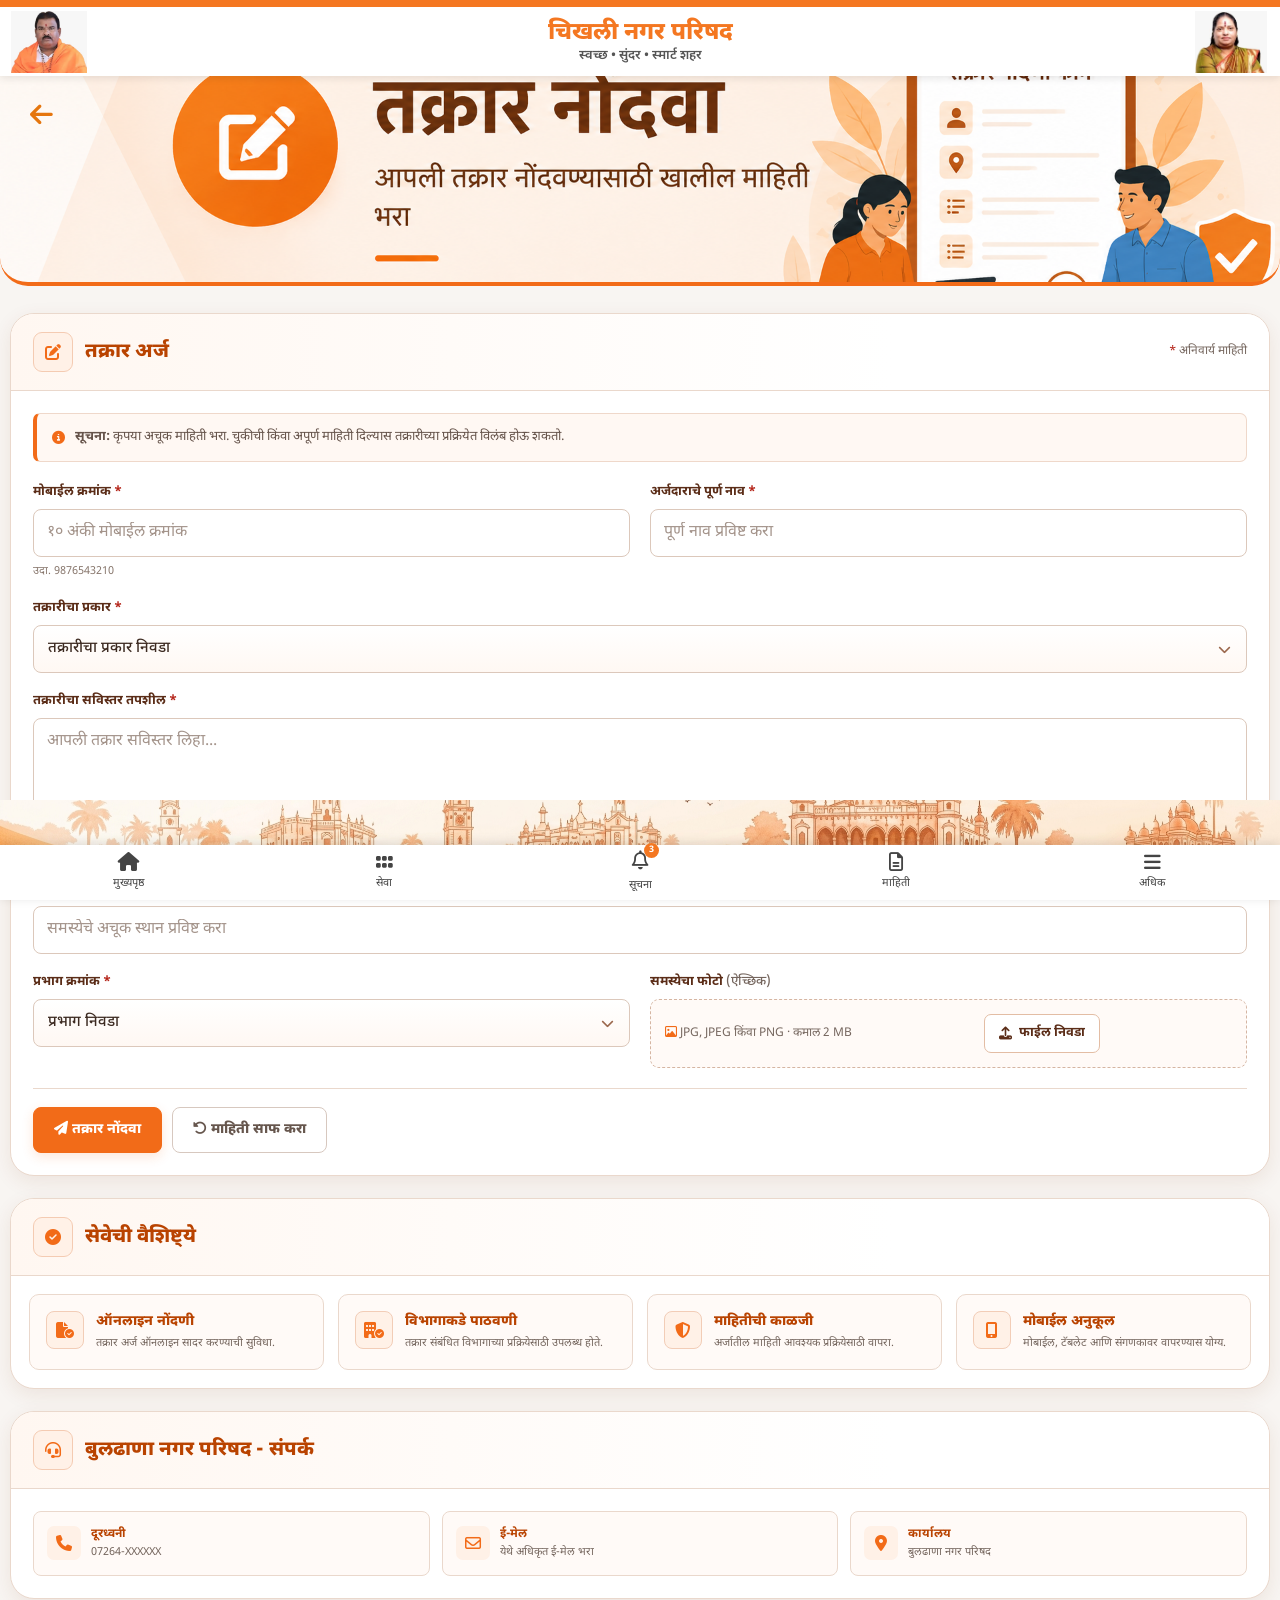
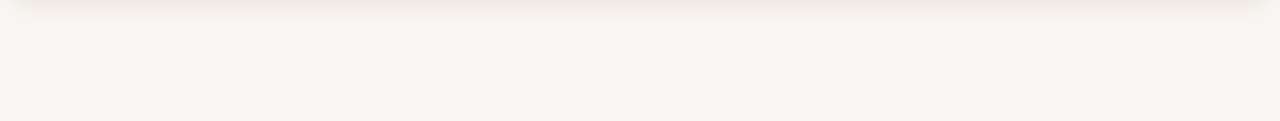
==== complaint.html @ 4aee6817 "Add files via upload" ====
<!DOCTYPE html>
<html lang="mr">

<head>

    <meta charset="UTF-8">
    <meta name="viewport" content="width=device-width, initial-scale=1.0">

    <meta name="description" content="बुलढाणा नगर परिषद - तक्रार नोंदणी सेवा">

    <title>तक्रार नोंदवा | बुलढाणा नगर परिषद</title>

    <!-- Google Font -->
    <link rel="preconnect" href="https://fonts.googleapis.com">
    <link rel="preconnect" href="https://fonts.gstatic.com" crossorigin>

    <link
        href="https://fonts.googleapis.com/css2?family=Noto+Sans+Devanagari:wght@400;500;600;700;800&display=swap"
        rel="stylesheet">

    <!-- Font Awesome -->
    <link
        rel="stylesheet"
        href="https://cdnjs.cloudflare.com/ajax/libs/font-awesome/6.5.2/css/all.min.css">

<style>

/* =========================================================
   ORANGE GOVERNMENT THEME
========================================================= */

:root {
    --orange: #f26b18;
    --orange-dark: #d9570b;
    --orange-deep: #b94300;
    --orange-light: #fff1e7;
    --orange-soft: #fff8f3;

    --text: #3d2b22;
    --muted: #75665e;

    --border: #ead8cc;

    --bg: #f8f5f2;
    --white: #ffffff;

    --success: #18794e;
    --danger: #b42318;

    --shadow: 0 6px 20px rgba(120, 55, 20, .09);

    --radius: 12px;
}


/* =========================================================
   RESET
========================================================= */

* {
    box-sizing: border-box;
    margin: 0;
    padding: 0;
}

html {
    scroll-behavior: smooth;
}

body {
    font-family: "Noto Sans Devanagari", sans-serif;
    background: var(--bg);
    color: var(--text);
    line-height: 1.6;
    overflow-x: hidden;
}

a {
    color: inherit;
}

button,
input,
select,
textarea {
    font: inherit;
}


/* =========================================================
   CARD HEADER
========================================================= */

.card-header {
    position: sticky !important;
    top: 0 !important;

    width: 100% !important;
    height: 210px !important;

    margin: 0 0 27px 0 !important;

    background-image: url("images/complaint-header-clean.png");
    background-repeat: no-repeat;
    background-size: cover;
    background-position: center;

    border: 0 !important;
    border-bottom: 4px solid var(--orange) !important;

    border-radius: 0 0 28px 28px;

    overflow: hidden;

    z-index: 100 !important;
}


/* =========================================================
   BACK ARROW
   ONLY ARROW — NO WHITE BACKGROUND
========================================================= */

.complaint-header {
    position: sticky !important;
}

.header-back-btn {
    position: absolute !important;

    top: 18px !important;
    left: 20px !important;

    width: 42px !important;
    height: 42px !important;

    display: flex !important;
    align-items: center !important;
    justify-content: center !important;

    background: transparent !important;

    color: #e5760e !important;

    border: none !important;
    border-radius: 0 !important;

    text-decoration: none !important;

    font-size: 26px !important;

    box-shadow: none !important;

    z-index: 9999 !important;

    cursor: pointer;

    transition: all .25s ease;
}

.header-back-btn:hover {
    background: transparent !important;

    color: #ffe1cc !important;

    transform: translateX(-4px);
}

.header-back-btn:active {
    background: transparent !important;

    transform: translateX(-2px) scale(.92);
}

.header-back-btn i {
    pointer-events: none;
}


/* =========================================================
   SECTION
========================================================= */

.section {
    background: var(--white);

    border: 1px solid var(--border);

    border-radius: 24px;

    box-shadow: var(--shadow);

    margin: 0 10px 22px;

    overflow: hidden;
}


/* =========================================================
   SECTION HEADER
========================================================= */

.section-head {
    display: flex;
    align-items: center;

    gap: 12px;

    padding: 18px 22px;

    border-bottom: 1px solid var(--border);

    background:
        linear-gradient(
            90deg,
            #fff7f1 0%,
            #ffffff 70%
        );
}

.section-head i {
    width: 40px;
    height: 40px;

    display: grid;
    place-items: center;

    background: var(--orange-light);

    color: var(--orange);

    border: 1px solid #f4cbb2;

    border-radius: 9px;

    flex-shrink: 0;
}

.section-head h3 {
    color: var(--orange-deep);

    font-size: 20px;

    font-weight: 800;
}

.section-head p {
    margin-left: auto;

    color: var(--muted);

    font-size: 12px;
}


/* =========================================================
   FORM
========================================================= */

.form-body {
    padding: 22px;
}


/* =========================================================
   NOTICE
========================================================= */

.notice {
    display: flex;

    align-items: flex-start;

    gap: 10px;

    padding: 13px 15px;

    margin-bottom: 20px;

    background: #fff8f3;

    border: 1px solid #efd8ca;

    border-left: 4px solid var(--orange);

    color: #66544b;

    font-size: 13px;

    border-radius: 7px;
}

.notice i {
    color: var(--orange);

    margin-top: 4px;
}


/* =========================================================
   FORM GRID
========================================================= */

.form-grid {
    display: grid;

    grid-template-columns: repeat(2, 1fr);

    gap: 18px 20px;
}

.form-group {
    display: flex;

    flex-direction: column;

    gap: 6px;
}

.full-width {
    grid-column: 1 / -1;
}

.form-group label {
    color: #5b2d18;

    font-size: 13px;

    font-weight: 700;
}

.required {
    color: var(--danger);
}


/* =========================================================
   INPUTS
========================================================= */

.field-control {
    width: 100%;

    min-height: 48px;

    padding: 10px 13px;

    border: 1px solid #dcc8bb;

    border-radius: 8px;

    background: #ffffff;

    color: var(--text);

    outline: none;

    transition: .2s ease;
}

.field-control::placeholder {
    color: #a4948b;
}

.field-control:hover {
    border-color: #d5a98c;
}

.field-control:focus {
    border-color: var(--orange);

    box-shadow:
        0 0 0 3px rgba(242,107,24,.12);

    background: #fffdfb;
}

textarea.field-control {
    min-height: 120px;

    resize: vertical;
}

select.field-control {
    cursor: pointer;
}

.help-text {
    color: #88776d;

    font-size: 11px;
}


/* =========================================================
   UPLOAD
========================================================= */

.upload-box {
    border: 1px dashed #d5b5a2;

    border-radius: 9px;

    background: #fffaf7;

    padding: 14px;

    display: flex;

    align-items: center;

    justify-content: space-between;

    gap: 12px;

    flex-wrap: wrap;
}

.upload-info {
    color: var(--muted);

    font-size: 12px;
}

.upload-info i {
    color: var(--orange);
}

.file-label {
    display: inline-flex;

    align-items: center;

    gap: 7px;

    padding: 8px 14px;

    border: 1px solid #e3bda4;

    border-radius: 7px;

    background: #fff;

    color: var(--orange-dark);

    font-size: 12px;

    font-weight: 800;

    cursor: pointer;

    transition: .2s ease;
}

.file-label:hover {
    background: var(--orange-light);

    border-color: var(--orange);
}


/* =========================================================
   FORM BUTTONS
========================================================= */

.form-actions {
    grid-column: 1 / -1;

    display: flex;

    gap: 10px;

    padding-top: 18px;

    border-top: 1px solid var(--border);

    margin-top: 2px;
}

.btn {
    min-height: 46px;

    padding: 10px 20px;

    border-radius: 8px;

    font-size: 14px;

    font-weight: 800;

    cursor: pointer;

    transition: .2s ease;
}

.btn-primary {
    border: 1px solid var(--orange);

    background: var(--orange);

    color: #ffffff;

    box-shadow:
        0 4px 12px rgba(242,107,24,.16);
}

.btn-primary:hover {
    background: var(--orange-dark);

    border-color: var(--orange-dark);

    transform: translateY(-1px);

    box-shadow:
        0 6px 18px rgba(242,107,24,.22);
}

.btn-secondary {
    border: 1px solid #d7c8bf;

    background: #ffffff;

    color: #66564d;
}

.btn-secondary:hover {
    background: #fff5ee;

    border-color: #e3b89d;

    color: var(--orange-dark);
}


/* =========================================================
   BENEFITS
========================================================= */

.benefits {
    display: grid;

    grid-template-columns: repeat(4, 1fr);

    gap: 14px;

    padding: 18px;
}

.benefit {
    padding: 16px;

    border: 1px solid #ead8cc;

    border-radius: 10px;

    background: #fffaf7;

    display: flex;

    gap: 12px;

    align-items: flex-start;
}

.benefit-icon {
    width: 38px;
    height: 38px;

    flex: 0 0 auto;

    display: grid;

    place-items: center;

    border-radius: 8px;

    background: var(--orange-light);

    color: var(--orange);

    border: 1px solid #f2cdb7;
}

.benefit h4 {
    color: var(--orange-deep);

    font-size: 14px;

    font-weight: 800;

    margin-bottom: 2px;
}

.benefit p {
    color: var(--muted);

    font-size: 11px;
}


/* =========================================================
   CONTACT
========================================================= */

.contact {
    padding: 22px;
}

.contact-grid {
    display: grid;

    grid-template-columns: repeat(3, 1fr);

    gap: 12px;
}

.contact-item {
    display: flex;

    align-items: center;

    gap: 10px;

    padding: 13px;

    border: 1px solid #ead8cc;

    border-radius: 8px;

    background: #fffaf7;
}

.contact-item i {
    width: 34px;
    height: 34px;

    display: grid;

    place-items: center;

    border-radius: 7px;

    background: var(--orange-light);

    color: var(--orange);
}

.contact-item strong {
    display: block;

    color: var(--orange-deep);

    font-size: 12px;
}

.contact-item span {
    display: block;

    color: var(--muted);

    font-size: 11px;

    word-break: break-word;
}


/* =========================================================
   CUSTOM DROPDOWN
========================================================= */

.custom-select-wrap {
    position: relative;

    width: 100%;
}

.custom-select-native {
    position: absolute !important;

    width: 1px !important;
    height: 1px !important;

    padding: 0 !important;
    margin: -1px !important;

    overflow: hidden !important;

    clip: rect(0,0,0,0) !important;

    white-space: nowrap !important;

    border: 0 !important;
}

.custom-select-trigger {
    width: 100%;

    min-height: 48px;

    padding: 10px 44px 10px 14px;

    border: 1px solid #dcc8bb;

    border-radius: 8px;

    background: linear-gradient(
        180deg,
        #ffffff 0%,
        #fff8f3 100%
    );

    color: var(--text);

    text-align: left;

    font-family: "Noto Sans Devanagari", sans-serif;

    font-size: 15px;

    font-weight: 500;

    cursor: pointer;

    position: relative;

    outline: none;

    transition: .2s ease;
}

.custom-select-trigger:hover {
    border-color: #dfa27c;

    background: #fffaf7;
}

.custom-select-wrap.open .custom-select-trigger {
    border-color: var(--orange);

    box-shadow:
        0 0 0 3px rgba(242,107,24,.12);

    background: #ffffff;
}

.custom-select-arrow {
    position: absolute;

    right: 15px;

    top: 50%;

    transform: translateY(-50%);

    color: #9b684d;

    font-size: 13px;

    pointer-events: none;

    transition: .25s ease;
}

.custom-select-wrap.open .custom-select-arrow {
    transform:
        translateY(-50%)
        rotate(180deg);

    color: var(--orange);
}

.custom-select-menu {
    position: absolute;

    z-index: 1000;

    left: 0;
    right: 0;

    top: calc(100% + 7px);

    max-height: 260px;

    overflow-y: auto;

    padding: 6px;

    border: 1px solid #e5c8b7;

    border-radius: 10px;

    background: rgba(255,255,255,.98);

    box-shadow:
        0 14px 35px rgba(120,55,20,.15),
        0 3px 10px rgba(120,55,20,.08);

    opacity: 0;

    visibility: hidden;

    transform:
        translateY(-8px)
        scale(.98);

    transform-origin: top center;

    transition:
        opacity .2s ease,
        transform .22s ease,
        visibility .22s;

    backdrop-filter: blur(8px);
}

.custom-select-wrap.open .custom-select-menu {
    opacity: 1;

    visibility: visible;

    transform:
        translateY(0)
        scale(1);
}

.custom-select-option {
    min-height: 40px;

    display: flex;

    align-items: center;

    padding: 8px 11px;

    border-radius: 7px;

    color: #5b321f;

    font-family: "Noto Sans Devanagari", sans-serif;

    font-size: 15px;

    font-weight: 500;

    cursor: pointer;

    transition: .15s ease;
}

.custom-select-option:hover {
    background: var(--orange-light);

    color: var(--orange-dark);

    transform: translateX(2px);
}

.custom-select-option.selected {
    background: #ffe3d1;

    color: var(--orange-dark);

    font-weight: 700;
}

.custom-select-option.selected::after {
    content: "✓";

    margin-left: auto;

    font-weight: 800;

    color: var(--orange);
}

.custom-select-menu::-webkit-scrollbar {
    width: 6px;
}

.custom-select-menu::-webkit-scrollbar-track {
    background: #fff2e9;

    border-radius: 10px;
}

.custom-select-menu::-webkit-scrollbar-thumb {
    background: #eabda0;

    border-radius: 10px;
}


/* =========================================================
   FOCUS
========================================================= */

:focus-visible {
    outline: 3px solid rgba(242,107,24,.25);

    outline-offset: 2px;
}


/* =========================================================
   RESPONSIVE 900px
========================================================= */

@media (max-width: 900px) {

    .benefits {
        grid-template-columns: repeat(2, 1fr);
    }

    .contact-grid {
        grid-template-columns: 1fr;
    }
}


/* =========================================================
   RESPONSIVE 768px
========================================================= */

@media (max-width: 768px) {

    .card-header {
        height: 165px !important;

        border-radius:
            0 0 22px 22px;
    }

    .header-back-btn {
        top: 14px !important;
        left: 14px !important;

        width: 38px !important;
        height: 38px !important;

        font-size: 23px !important;
    }
}


/* =========================================================
   RESPONSIVE 650px
========================================================= */

@media (max-width: 650px) {

    .card-header {
        height: 145px !important;

        margin-bottom: 18px !important;

        border-radius:
            0 0 18px 18px;
    }

    .header-back-btn {
        top: 10px !important;
        left: 10px !important;

        width: 34px !important;
        height: 34px !important;

        font-size: 21px !important;
    }

    .section {
        margin-left: 8px;
        margin-right: 8px;

        border-radius: 18px;
    }

    .section-head {
        padding: 14px;
    }

    .section-head h3 {
        font-size: 17px;
    }

    .section-head p {
        display: none;
    }

    .form-body {
        padding: 14px;
    }

    .form-grid {
        grid-template-columns: 1fr;

        gap: 14px;
    }

    .full-width {
        grid-column: auto;
    }

    .form-actions {
        grid-column: auto;

        flex-direction: column;
    }

    .btn {
        width: 100%;
    }

    .benefits {
        grid-template-columns: 1fr 1fr;

        padding: 12px;

        gap: 10px;
    }

    .benefit {
        padding: 12px;

        gap: 8px;
    }

    .contact {
        padding: 14px;
    }

    .custom-select-menu {
        max-height: 220px;
    }

    .custom-select-option {
        font-size: 14px;

        min-height: 42px;
    }
}


/* =========================================================
   RESPONSIVE 480px
========================================================= */

@media (max-width: 480px) {

    .card-header {
        height: 132px !important;
    }

    .header-back-btn {
        top: 9px !important;
        left: 9px !important;

        width: 32px !important;
        height: 32px !important;

        font-size: 20px !important;
    }

    .benefits {
        grid-template-columns: 1fr 1fr;
    }
}


/* =========================================================
   VERY SMALL MOBILE
========================================================= */

@media (max-width: 390px) {

    .benefits {
        grid-template-columns: 1fr;
    }
}


/* =========================================================
   REDUCED MOTION
========================================================= */

@media (prefers-reduced-motion: reduce) {

    html {
        scroll-behavior: auto;
    }

    *,
    *::before,
    *::after {
        animation-duration: .01ms !important;

        animation-iteration-count: 1 !important;

        transition-duration: .01ms !important;
    }
}

</style>



</head>


<body>


<!-- =====================================================
     HEADER IMAGE
===================================================== -->


<div class="card-header complaint-header">

    <!-- BACK BUTTON -->
    <a href="javascript:history.back();"
       class="header-back-btn"
       title="मागे जा"
       aria-label="मागे जा">

        <i class="fa-solid fa-arrow-left"></i>

    </a>

</div>



    <!-- =================================================
         COMPLAINT FORM
    ================================================= -->

    <section
        class="section"
        aria-labelledby="form-title">


        <div class="section-head">

            <i
                class="fa-solid fa-pen-to-square"
                aria-hidden="true">
            </i>

            <h3 id="form-title">
                तक्रार अर्ज
            </h3>

            <p>
                <span class="required">*</span>
                अनिवार्य माहिती
            </p>

        </div>


        <div class="form-body">


            <!-- NOTICE -->

            <div class="notice">

                <i class="fa-solid fa-circle-info"></i>

                <div>

                    <strong>सूचना:</strong>

                    कृपया अचूक माहिती भरा.
                    चुकीची किंवा अपूर्ण माहिती दिल्यास
                    तक्रारीच्या प्रक्रियेत विलंब होऊ शकतो.

                </div>

            </div>



            <!-- FORM -->

            <form
                id="complaintForm"
                action="save_complaint.php"
                method="post"
                enctype="multipart/form-data">


                <div class="form-grid">


                    <!-- MOBILE -->

                    <div class="form-group">

                        <label for="mobile">

                            मोबाईल क्रमांक

                            <span class="required">*</span>

                        </label>

                        <input
                            class="field-control"
                            id="mobile"
                            name="mobile"
                            type="tel"
                            placeholder="१० अंकी मोबाईल क्रमांक"
                            inputmode="numeric"
                            autocomplete="tel"
                            pattern="[6-9][0-9]{9}"
                            maxlength="10"
                            required>

                        <span class="help-text">
                            उदा. 9876543210
                        </span>

                    </div>



                    <!-- NAME -->

                    <div class="form-group">

                        <label for="name">

                            अर्जदाराचे पूर्ण नाव

                            <span class="required">*</span>

                        </label>

                        <input
                            class="field-control"
                            id="name"
                            name="name"
                            type="text"
                            placeholder="पूर्ण नाव प्रविष्ट करा"
                            autocomplete="name"
                            minlength="2"
                            maxlength="100"
                            required>

                    </div>



                    <!-- COMPLAINT TYPE -->

                    <div class="form-group full-width">

                        <label for="complaintType">

                            तक्रारीचा प्रकार

                            <span class="required">*</span>

                        </label>


                        <div class="custom-select-wrap">


                            <select
                                class="field-control custom-select-native"
                                id="complaintType"
                                name="complaintType"
                                required>

                                <option value="">
                                    तक्रारीचा प्रकार निवडा
                                </option>

                                <option>
                                    स्वच्छता आणि कचरा व्यवस्थापन
                                </option>

                                <option>
                                    पाणीपुरवठा समस्या
                                </option>

                                <option>
                                    रस्ते आणि पायाभूत सुविधा
                                </option>

                                <option>
                                    वीज समस्या
                                </option>

                                <option>
                                    आरोग्य आणि वैद्यकीय सुविधा
                                </option>

                                <option>
                                    शैक्षणिक सुविधा
                                </option>

                                <option>
                                    शेती संबंधित समस्या
                                </option>

                                <option>
                                    इतर
                                </option>

                            </select>


                            <button
                                type="button"
                                class="custom-select-trigger"
                                aria-haspopup="listbox"
                                aria-expanded="false">

                                <span class="custom-select-value">
                                    तक्रारीचा प्रकार निवडा
                                </span>

                                <i class="fa-solid fa-chevron-down custom-select-arrow"></i>

                            </button>


                            <div
                                class="custom-select-menu"
                                role="listbox">
                            </div>


                        </div>

                    </div>



                    <!-- DETAILS -->

                    <div class="form-group full-width">

                        <label for="details">

                            तक्रारीचा सविस्तर तपशील

                            <span class="required">*</span>

                        </label>

                        <textarea
                            class="field-control"
                            id="details"
                            name="details"
                            placeholder="आपली तक्रार सविस्तर लिहा..."
                            minlength="10"
                            maxlength="1000"
                            required></textarea>

                        <span class="help-text">
                            कमाल १००० अक्षरे.
                        </span>

                    </div>



                    <!-- LOCATION -->

                    <div class="form-group full-width">

                        <label for="location">

                            समस्येचे ठिकाण / संपूर्ण पत्ता

                            <span class="required">*</span>

                        </label>

                        <input
                            class="field-control"
                            id="location"
                            name="location"
                            type="text"
                            placeholder="समस्येचे अचूक स्थान प्रविष्ट करा"
                            maxlength="250"
                            autocomplete="street-address"
                            required>

                    </div>



                    <!-- WARD -->

                    <div class="form-group">

                        <label for="ward">

                            प्रभाग क्रमांक

                            <span class="required">*</span>

                        </label>


                        <div class="custom-select-wrap">


                            <select
                                class="field-control custom-select-native"
                                id="ward"
                                name="ward"
                                required>

                                <option value="">
                                    प्रभाग निवडा
                                </option>

                                <option value="1">
                                    प्रभाग क्र. १
                                </option>

                                <option value="2">
                                    प्रभाग क्र. २
                                </option>

                                <option value="3">
                                    प्रभाग क्र. ३
                                </option>

                                <option value="4">
                                    प्रभाग क्र. ४
                                </option>

                                <option value="5">
                                    प्रभाग क्र. ५
                                </option>

                                <option value="6">
                                    प्रभाग क्र. ६
                                </option>

                                <option value="7">
                                    प्रभाग क्र. ७
                                </option>

                                <option value="8">
                                    प्रभाग क्र. ८
                                </option>

                                <option value="9">
                                    प्रभाग क्र. ९
                                </option>

                                <option value="10">
                                    प्रभाग क्र. १०
                                </option>

                            </select>


                            <button
                                type="button"
                                class="custom-select-trigger"
                                aria-haspopup="listbox"
                                aria-expanded="false">

                                <span class="custom-select-value">
                                    प्रभाग निवडा
                                </span>

                                <i class="fa-solid fa-chevron-down custom-select-arrow"></i>

                            </button>


                            <div
                                class="custom-select-menu"
                                role="listbox">
                            </div>


                        </div>

                    </div>



                    <!-- PHOTO -->

                    <div class="form-group">

                        <label for="photo">

                            समस्येचा फोटो

                            <span
                                style="font-weight:500;color:var(--muted)">

                                (ऐच्छिक)

                            </span>

                        </label>


                        <div class="upload-box">


                            <span class="upload-info">

                                <i class="fa-regular fa-image"></i>

                                JPG, JPEG किंवा PNG
                                · कमाल 2 MB

                            </span>


                            <label
                                class="file-label"
                                for="photo">

                                <i class="fa-solid fa-upload"></i>

                                फाईल निवडा

                            </label>


                            <input
                                id="photo"
                                name="photo"
                                type="file"
                                accept=".jpg,.jpeg,.png,image/jpeg,image/png"
                                hidden>


                            <span
                                id="fileName"
                                class="help-text">
                            </span>


                        </div>

                    </div>



                    <!-- ACTIONS -->

                    <div class="form-actions">


                        <button
                            type="submit"
                            class="btn btn-primary">

                            <i class="fa-solid fa-paper-plane"></i>

                            तक्रार नोंदवा

                        </button>


                        <button
                            type="reset"
                            class="btn btn-secondary">

                            <i class="fa-solid fa-rotate-left"></i>

                            माहिती साफ करा

                        </button>


                    </div>


                </div>

            </form>

        </div>

    </section>



    <!-- =================================================
         BENEFITS
    ================================================= -->

    <section
        class="section"
        aria-labelledby="process-title">


        <div class="section-head">

            <i
                class="fa-solid fa-circle-check"
                aria-hidden="true">
            </i>

            <h3 id="process-title">
                सेवेची वैशिष्ट्ये
            </h3>

        </div>


        <div class="benefits">


            <div class="benefit">

                <div class="benefit-icon">

                    <i class="fa-solid fa-file-circle-check"></i>

                </div>

                <div>

                    <h4>
                        ऑनलाइन नोंदणी
                    </h4>

                    <p>
                        तक्रार अर्ज ऑनलाइन सादर करण्याची सुविधा.
                    </p>

                </div>

            </div>



            <div class="benefit">

                <div class="benefit-icon">

                    <i class="fa-solid fa-building-circle-check"></i>

                </div>

                <div>

                    <h4>
                        विभागाकडे पाठवणी
                    </h4>

                    <p>
                        तक्रार संबंधित विभागाच्या प्रक्रियेसाठी उपलब्ध होते.
                    </p>

                </div>

            </div>



            <div class="benefit">

                <div class="benefit-icon">

                    <i class="fa-solid fa-shield-halved"></i>

                </div>

                <div>

                    <h4>
                        माहितीची काळजी
                    </h4>

                    <p>
                        अर्जातील माहिती आवश्यक प्रक्रियेसाठी वापरा.
                    </p>

                </div>

            </div>



            <div class="benefit">

                <div class="benefit-icon">

                    <i class="fa-solid fa-mobile-screen-button"></i>

                </div>

                <div>

                    <h4>
                        मोबाईल अनुकूल
                    </h4>

                    <p>
                        मोबाईल, टॅबलेट आणि संगणकावर वापरण्यास योग्य.
                    </p>

                </div>

            </div>


        </div>

    </section>



    <!-- =================================================
         CONTACT
    ================================================= -->

    <section
        class="section"
        aria-labelledby="contact-title">


        <div class="section-head">

            <i
                class="fa-solid fa-headset"
                aria-hidden="true">
            </i>

            <h3 id="contact-title">
                बुलढाणा नगर परिषद - संपर्क
            </h3>

        </div>


        <div class="contact">


            <div class="contact-grid">


                <div class="contact-item">

                    <i class="fa-solid fa-phone"></i>

                    <div>

                        <strong>
                            दूरध्वनी
                        </strong>

                        <span>
                            07264-XXXXXX
                        </span>

                    </div>

                </div>



                <div class="contact-item">

                    <i class="fa-regular fa-envelope"></i>

                    <div>

                        <strong>
                            ई-मेल
                        </strong>

                        <span>
                            येथे अधिकृत ई-मेल भरा
                        </span>

                    </div>

                </div>



                <div class="contact-item">

                    <i class="fa-solid fa-location-dot"></i>

                    <div>

                        <strong>
                            कार्यालय
                        </strong>

                        <span>
                            बुलढाणा नगर परिषद
                        </span>

                    </div>

                </div>


            </div>

        </div>

    </section>


</div>



<!-- =====================================================
     JAVASCRIPT
===================================================== -->

<script>


/* =========================================================
   FORM ELEMENTS
========================================================= */

const form =
    document.getElementById("complaintForm");

const fileInput =
    document.getElementById("photo");

const fileName =
    document.getElementById("fileName");

const complaintTypeSelect =
    document.getElementById("complaintType");


/* =========================================================
   CUSTOM DROPDOWN
========================================================= */

const customSelects = [];


function closeAllCustomSelects() {

    customSelects.forEach(
        ({ wrapper, trigger }) => {

            wrapper.classList.remove("open");

            trigger.setAttribute(
                "aria-expanded",
                "false"
            );

        }
    );
}


document
    .querySelectorAll(".custom-select-wrap")
    .forEach(wrapper => {


        const select =
            wrapper.querySelector(
                ".custom-select-native"
            );

        const trigger =
            wrapper.querySelector(
                ".custom-select-trigger"
            );

        const valueBox =
            wrapper.querySelector(
                ".custom-select-value"
            );

        const menu =
            wrapper.querySelector(
                ".custom-select-menu"
            );


        /* Create options */

        [...select.options].forEach(option => {


            const item =
                document.createElement("div");


            item.className =
                "custom-select-option";


            item.setAttribute(
                "role",
                "option"
            );


            item.dataset.value =
                option.value;


            item.textContent =
                option.textContent;


            item.addEventListener(
                "click",
                () => {

                    select.value =
                        option.value;


                    select.dispatchEvent(
                        new Event(
                            "change",
                            {
                                bubbles: true
                            }
                        )
                    );


                    closeAllCustomSelects();

                }
            );


            menu.appendChild(item);

        });


        /* Update selected option */

        function updateCustomSelect() {

            const selected =
                select.options[
                    select.selectedIndex
                ];


            valueBox.textContent =
                selected
                    ? selected.textContent
                    : "";


            menu
                .querySelectorAll(
                    ".custom-select-option"
                )
                .forEach(item => {

                    item.classList.toggle(
                        "selected",
                        item.dataset.value ===
                        select.value
                    );

                });

        }


        /* Open / close */

        trigger.addEventListener(
            "click",
            () => {


                const wasOpen =
                    wrapper.classList.contains(
                        "open"
                    );


                closeAllCustomSelects();


                if (!wasOpen) {

                    wrapper.classList.add(
                        "open"
                    );


                    trigger.setAttribute(
                        "aria-expanded",
                        "true"
                    );

                }

            }
        );


        select.addEventListener(
            "change",
            updateCustomSelect
        );


        updateCustomSelect();


        customSelects.push({
            wrapper,
            trigger
        });

    });


/* =========================================================
   CLOSE DROPDOWN OUTSIDE
========================================================= */

document.addEventListener(
    "click",
    event => {

        if (
            !event.target.closest(
                ".custom-select-wrap"
            )
        ) {

            closeAllCustomSelects();

        }

    }
);


/* =========================================================
   FILE UPLOAD
========================================================= */

fileInput.addEventListener(
    "change",
    () => {


        fileName.textContent = "";


        if (!fileInput.files.length) {
            return;
        }


        const file =
            fileInput.files[0];


        const allowed = [
            "image/jpeg",
            "image/png"
        ];


        /* File type */

        if (!allowed.includes(file.type)) {

            alert(
                "कृपया JPG, JPEG किंवा PNG फाईल निवडा."
            );


            fileInput.value = "";

            return;
        }


        /* File size */

        if (
            file.size >
            2 * 1024 * 1024
        ) {

            alert(
                "फाईलचा आकार 2 MB पेक्षा कमी असावा."
            );


            fileInput.value = "";

            return;
        }


        fileName.textContent =
            file.name;

    }
);


/* =========================================================
   FORM RESET
========================================================= */

form.addEventListener(
    "reset",
    () => {

        setTimeout(
            () => {

                fileName.textContent = "";

            },
            0
        );

    }
);


/* =========================================================
   FORM SUBMIT
========================================================= */

form.addEventListener(
    "submit",
    event => {

        if (!form.checkValidity()) {
            return;
        }

        /*
            इथे PHP / backend endpoint जोडू शकतेस.

            उदाहरण:

            action="save_complaint.php"
        */

    }
);

</script>


<script src="common.js"></script>


</body>
</html>
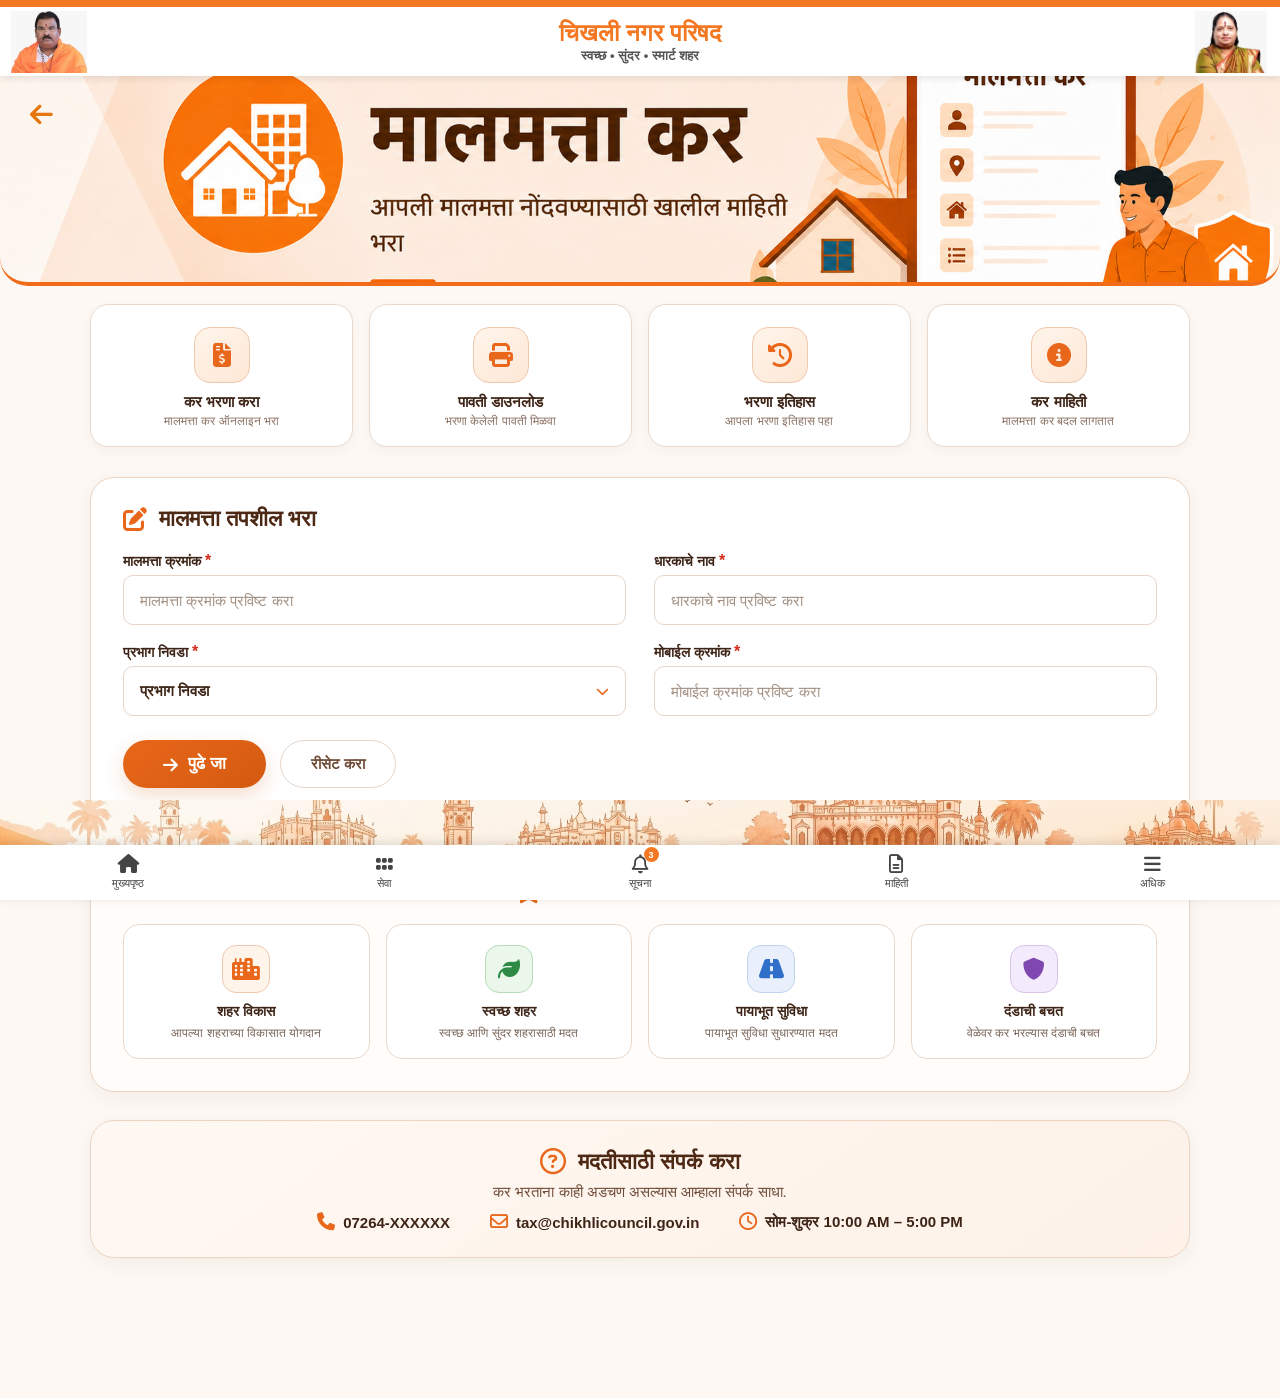
==== commit c928919e: "Update complaint.html" ====
--- a/complaint.html
+++ b/complaint.html
@@ -2,2175 +2,1982 @@
 <html lang="mr">
 
 <head>
-
     <meta charset="UTF-8">
     <meta name="viewport" content="width=device-width, initial-scale=1.0">
 
-    <meta name="description" content="बुलढाणा नगर परिषद - तक्रार नोंदणी सेवा">
-
-    <title>तक्रार नोंदवा | बुलढाणा नगर परिषद</title>
-
-    <!-- Google Font -->
-    <link rel="preconnect" href="https://fonts.googleapis.com">
-    <link rel="preconnect" href="https://fonts.gstatic.com" crossorigin>
-
-    <link
-        href="https://fonts.googleapis.com/css2?family=Noto+Sans+Devanagari:wght@400;500;600;700;800&display=swap"
-        rel="stylesheet">
-
-    <!-- Font Awesome -->
-    <link
-        rel="stylesheet"
+    <title>मालमत्ता कर | चिखली नगर परिषद</title>
+
+    <link rel="stylesheet"
         href="https://cdnjs.cloudflare.com/ajax/libs/font-awesome/6.5.2/css/all.min.css">
 
-<style>
-
-/* =========================================================
-   ORANGE GOVERNMENT THEME
-========================================================= */
-
-:root {
-    --orange: #f26b18;
-    --orange-dark: #d9570b;
-    --orange-deep: #b94300;
-    --orange-light: #fff1e7;
-    --orange-soft: #fff8f3;
-
-    --text: #3d2b22;
-    --muted: #75665e;
-
-    --border: #ead8cc;
-
-    --bg: #f8f5f2;
-    --white: #ffffff;
-
-    --success: #18794e;
-    --danger: #b42318;
-
-    --shadow: 0 6px 20px rgba(120, 55, 20, .09);
-
-    --radius: 12px;
+    <style>
+        /* ================================================
+           RESET
+        ================================================ */
+
+        * {
+            margin: 0;
+            padding: 0;
+            box-sizing: border-box;
+        }
+
+        html {
+            scroll-behavior: smooth;
+        }
+
+        body {
+            font-family: "Noto Sans Devanagari", "Segoe UI", "Poppins", sans-serif;
+            min-height: 100vh;
+            color: #2c1a0e;
+            background: #fdf8f4;
+        }
+
+        .container {
+            max-width: 1140px;
+            margin: 0 auto;
+            padding: 18px 20px 40px;
+        }
+
+
+        /* ================================================
+           SIMPLE BACK ARROW
+        ================================================ */
+
+        .back-arrow {
+            display: inline-flex;
+            align-items: center;
+            justify-content: center;
+
+            width: 44px;
+            height: 44px;
+
+            margin-bottom: 18px;
+
+            background: #fff;
+            color: #e8671a;
+
+            border: 1.5px solid #e6d5c8;
+            border-radius: 50%;
+
+            font-size: 18px;
+
+            text-decoration: none;
+
+            box-shadow: 0 3px 10px rgba(80, 38, 15, 0.06);
+
+            transition: all 0.25s ease;
+        }
+
+        .back-arrow:hover {
+            background: #fff4ea;
+            border-color: #e8671a;
+            transform: translateX(-3px);
+            box-shadow: 0 5px 15px rgba(80, 38, 15, 0.10);
+        }
+
+
+        /* ================================================
+           HERO / PROPERTY TAX HEADER
+        ================================================ */
+
+        .hero-section {
+            background: linear-gradient(145deg, #fff8f2, #fff0e4);
+            border-radius: 24px;
+            border: 1.5px solid #ebd4c2;
+
+            padding: 32px 36px 28px;
+            margin-bottom: 28px;
+
+            box-shadow: 0 6px 20px rgba(80, 38, 15, 0.06);
+
+            position: relative;
+            overflow: hidden;
+        }
+
+        .hero-section::before {
+            content: "";
+
+            position: absolute;
+            right: -40px;
+            top: -40px;
+
+            width: 200px;
+            height: 200px;
+
+            background: linear-gradient(135deg, #f7b27a, #f0944a);
+
+            clip-path: circle(50%);
+            opacity: 0.08;
+        }
+
+        .hero-section::after {
+            content: "";
+
+            position: absolute;
+            left: -60px;
+            bottom: -60px;
+
+            width: 180px;
+            height: 180px;
+
+            background: linear-gradient(135deg, #e8671a, #d45a10);
+
+            clip-path: circle(50%);
+            opacity: 0.06;
+        }
+
+        .hero-content {
+            position: relative;
+            z-index: 2;
+
+            display: flex;
+            flex-wrap: wrap;
+
+            align-items: center;
+            justify-content: space-between;
+
+            gap: 20px;
+        }
+
+        .hero-left h2 {
+            font-size: 32px;
+            font-weight: 900;
+
+            color: #4d2814;
+
+            line-height: 1.2;
+            margin-bottom: 4px;
+        }
+
+        .hero-left h2 span {
+            color: #e8671a;
+        }
+
+        .hero-left p {
+            font-size: 16px;
+            color: #6f4c38;
+
+            font-weight: 500;
+
+            margin-bottom: 8px;
+        }
+
+        .hero-left .badge-list {
+            display: flex;
+            flex-wrap: wrap;
+
+            gap: 12px 20px;
+            margin-top: 6px;
+        }
+
+        .hero-left .badge-list .b-item {
+            display: flex;
+            align-items: center;
+
+            gap: 6px;
+
+            font-size: 13px;
+            font-weight: 600;
+
+            color: #5a3d2e;
+
+            background: rgba(255, 255, 255, 0.7);
+
+            padding: 4px 14px 4px 10px;
+
+            border-radius: 30px;
+
+            border: 1px solid #f0d5c0;
+        }
+
+        .hero-left .badge-list .b-item i {
+            color: #e8671a;
+            font-size: 14px;
+        }
+
+
+        /* ================================================
+           PRIMARY BUTTON
+        ================================================ */
+.hero-right .btn-primary {
+    display: inline-flex;
+    align-items: center;
+    justify-content: center;
+
+    gap: 12px;
+
+    background: linear-gradient(145deg, #e8671a, #d45a10);
+    color: #fff;
+
+    border: 0;
+
+    padding: 13px 34px;
+    min-height: 48px;
+
+    border-radius: 50px;
+
+    font-size: 17px;
+    font-weight: 800;
+
+    cursor: pointer;
+
+    box-shadow: 0 8px 22px rgba(212, 90, 16, 0.25);
+
+    transition: 0.3s ease;
+
+    text-decoration: none;
+
+    font-family: inherit;
+
+    line-height: 1;
 }
 
-
-/* =========================================================
-   RESET
-========================================================= */
-
-* {
-    box-sizing: border-box;
+/* Arrow */
+.hero-right .btn-primary i {
+    font-size: 21px;
+    line-height: 1;
+
+    display: inline-flex;
+    align-items: center;
+    justify-content: center;
+
     margin: 0;
-    padding: 0;
+
+    transform: translateY(1px);
 }
 
-html {
-    scroll-behavior: smooth;
+/* Hover */
+.hero-right .btn-primary:hover {
+    transform: translateY(-3px);
+
+    box-shadow: 0 12px 30px rgba(212, 90, 16, 0.35);
 }
 
-body {
-    font-family: "Noto Sans Devanagari", sans-serif;
-    background: var(--bg);
-    color: var(--text);
-    line-height: 1.6;
-    overflow-x: hidden;
-}
-
-a {
-    color: inherit;
-}
-
-button,
-input,
-select,
-textarea {
-    font: inherit;
-}
-
-
-/* =========================================================
-   CARD HEADER
-========================================================= */
-
-.card-header {
-    position: sticky !important;
-    top: 0 !important;
-
-    width: 100% !important;
-    height: 210px !important;
-
-    margin: 0 0 27px 0 !important;
-
-    background-image: url("images/complaint-header-clean.png");
-    background-repeat: no-repeat;
-    background-size: cover;
-    background-position: center;
-
-    border: 0 !important;
-    border-bottom: 4px solid var(--orange) !important;
-
-    border-radius: 0 0 28px 28px;
-
-    overflow: hidden;
-
-    z-index: 100 !important;
-}
-
-
-/* =========================================================
-   BACK ARROW
-   ONLY ARROW — NO WHITE BACKGROUND
-========================================================= */
-
-.complaint-header {
-    position: sticky !important;
-}
-
-.header-back-btn {
-    position: absolute !important;
-
-    top: 18px !important;
-    left: 20px !important;
-
-    width: 42px !important;
-    height: 42px !important;
-
-    display: flex !important;
-    align-items: center !important;
-    justify-content: center !important;
-
-    background: transparent !important;
-
-    color: #e5760e !important;
-
-    border: none !important;
-    border-radius: 0 !important;
-
-    text-decoration: none !important;
-
-    font-size: 26px !important;
-
-    box-shadow: none !important;
-
-    z-index: 9999 !important;
-
-    cursor: pointer;
-
-    transition: all .25s ease;
-}
-
-.header-back-btn:hover {
-    background: transparent !important;
-
-    color: #ffe1cc !important;
-
-    transform: translateX(-4px);
-}
-
-.header-back-btn:active {
-    background: transparent !important;
-
-    transform: translateX(-2px) scale(.92);
-}
-
-.header-back-btn i {
-    pointer-events: none;
-}
-
-
-/* =========================================================
-   SECTION
-========================================================= */
-
-.section {
-    background: var(--white);
-
-    border: 1px solid var(--border);
-
-    border-radius: 24px;
-
-    box-shadow: var(--shadow);
-
-    margin: 0 10px 22px;
-
-    overflow: hidden;
-}
-
-
-/* =========================================================
-   SECTION HEADER
-========================================================= */
-
-.section-head {
-    display: flex;
-    align-items: center;
-
-    gap: 12px;
-
-    padding: 18px 22px;
-
-    border-bottom: 1px solid var(--border);
-
-    background:
-        linear-gradient(
-            90deg,
-            #fff7f1 0%,
-            #ffffff 70%
-        );
-}
-
-.section-head i {
-    width: 40px;
-    height: 40px;
-
-    display: grid;
-    place-items: center;
-
-    background: var(--orange-light);
-
-    color: var(--orange);
-
-    border: 1px solid #f4cbb2;
-
-    border-radius: 9px;
-
-    flex-shrink: 0;
-}
-
-.section-head h3 {
-    color: var(--orange-deep);
-
-    font-size: 20px;
-
-    font-weight: 800;
-}
-
-.section-head p {
-    margin-left: auto;
-
-    color: var(--muted);
-
-    font-size: 12px;
-}
-
-
-/* =========================================================
-   FORM
-========================================================= */
-
-.form-body {
-    padding: 22px;
-}
-
-
-/* =========================================================
-   NOTICE
-========================================================= */
-
-.notice {
-    display: flex;
-
-    align-items: flex-start;
-
-    gap: 10px;
-
-    padding: 13px 15px;
-
-    margin-bottom: 20px;
-
-    background: #fff8f3;
-
-    border: 1px solid #efd8ca;
-
-    border-left: 4px solid var(--orange);
-
-    color: #66544b;
-
-    font-size: 13px;
-
-    border-radius: 7px;
-}
-
-.notice i {
-    color: var(--orange);
-
-    margin-top: 4px;
-}
-
-
-/* =========================================================
-   FORM GRID
-========================================================= */
-
-.form-grid {
-    display: grid;
-
-    grid-template-columns: repeat(2, 1fr);
-
-    gap: 18px 20px;
-}
-
-.form-group {
-    display: flex;
-
-    flex-direction: column;
-
-    gap: 6px;
-}
-
-.full-width {
-    grid-column: 1 / -1;
-}
-
-.form-group label {
-    color: #5b2d18;
-
-    font-size: 13px;
-
-    font-weight: 700;
-}
-
-.required {
-    color: var(--danger);
-}
-
-
-/* =========================================================
-   INPUTS
-========================================================= */
-
-.field-control {
-    width: 100%;
-
-    min-height: 48px;
-
-    padding: 10px 13px;
-
-    border: 1px solid #dcc8bb;
-
-    border-radius: 8px;
-
-    background: #ffffff;
-
-    color: var(--text);
-
-    outline: none;
-
-    transition: .2s ease;
-}
-
-.field-control::placeholder {
-    color: #a4948b;
-}
-
-.field-control:hover {
-    border-color: #d5a98c;
-}
-
-.field-control:focus {
-    border-color: var(--orange);
-
-    box-shadow:
-        0 0 0 3px rgba(242,107,24,.12);
-
-    background: #fffdfb;
-}
-
-textarea.field-control {
-    min-height: 120px;
-
-    resize: vertical;
-}
-
-select.field-control {
-    cursor: pointer;
-}
-
-.help-text {
-    color: #88776d;
-
-    font-size: 11px;
-}
-
-
-/* =========================================================
-   UPLOAD
-========================================================= */
-
-.upload-box {
-    border: 1px dashed #d5b5a2;
-
-    border-radius: 9px;
-
-    background: #fffaf7;
-
-    padding: 14px;
-
-    display: flex;
-
-    align-items: center;
-
-    justify-content: space-between;
-
-    gap: 12px;
-
-    flex-wrap: wrap;
-}
-
-.upload-info {
-    color: var(--muted);
-
-    font-size: 12px;
-}
-
-.upload-info i {
-    color: var(--orange);
-}
-
-.file-label {
-    display: inline-flex;
-
-    align-items: center;
-
-    gap: 7px;
-
-    padding: 8px 14px;
-
-    border: 1px solid #e3bda4;
-
-    border-radius: 7px;
-
-    background: #fff;
-
-    color: var(--orange-dark);
-
-    font-size: 12px;
-
-    font-weight: 800;
-
-    cursor: pointer;
-
-    transition: .2s ease;
-}
-
-.file-label:hover {
-    background: var(--orange-light);
-
-    border-color: var(--orange);
-}
-
-
-/* =========================================================
-   FORM BUTTONS
-========================================================= */
-
-.form-actions {
-    grid-column: 1 / -1;
-
-    display: flex;
-
-    gap: 10px;
-
-    padding-top: 18px;
-
-    border-top: 1px solid var(--border);
-
-    margin-top: 2px;
-}
-
-.btn {
-    min-height: 46px;
-
-    padding: 10px 20px;
-
-    border-radius: 8px;
-
-    font-size: 14px;
-
-    font-weight: 800;
-
-    cursor: pointer;
-
-    transition: .2s ease;
-}
-
-.btn-primary {
-    border: 1px solid var(--orange);
-
-    background: var(--orange);
-
-    color: #ffffff;
-
-    box-shadow:
-        0 4px 12px rgba(242,107,24,.16);
-}
-
-.btn-primary:hover {
-    background: var(--orange-dark);
-
-    border-color: var(--orange-dark);
-
-    transform: translateY(-1px);
-
-    box-shadow:
-        0 6px 18px rgba(242,107,24,.22);
-}
-
-.btn-secondary {
-    border: 1px solid #d7c8bf;
-
-    background: #ffffff;
-
-    color: #66564d;
-}
-
-.btn-secondary:hover {
-    background: #fff5ee;
-
-    border-color: #e3b89d;
-
-    color: var(--orange-dark);
-}
-
-
-/* =========================================================
-   BENEFITS
-========================================================= */
-
-.benefits {
-    display: grid;
-
-    grid-template-columns: repeat(4, 1fr);
-
-    gap: 14px;
-
-    padding: 18px;
-}
-
-.benefit {
-    padding: 16px;
-
-    border: 1px solid #ead8cc;
-
-    border-radius: 10px;
-
-    background: #fffaf7;
-
-    display: flex;
-
-    gap: 12px;
-
-    align-items: flex-start;
-}
-
-.benefit-icon {
-    width: 38px;
-    height: 38px;
-
-    flex: 0 0 auto;
-
-    display: grid;
-
-    place-items: center;
-
-    border-radius: 8px;
-
-    background: var(--orange-light);
-
-    color: var(--orange);
-
-    border: 1px solid #f2cdb7;
-}
-
-.benefit h4 {
-    color: var(--orange-deep);
-
-    font-size: 14px;
-
-    font-weight: 800;
-
-    margin-bottom: 2px;
-}
-
-.benefit p {
-    color: var(--muted);
-
-    font-size: 11px;
-}
-
-
-/* =========================================================
-   CONTACT
-========================================================= */
-
-.contact {
-    padding: 22px;
-}
-
-.contact-grid {
-    display: grid;
-
-    grid-template-columns: repeat(3, 1fr);
-
-    gap: 12px;
-}
-
-.contact-item {
-    display: flex;
-
-    align-items: center;
-
-    gap: 10px;
-
-    padding: 13px;
-
-    border: 1px solid #ead8cc;
-
-    border-radius: 8px;
-
-    background: #fffaf7;
-}
-
-.contact-item i {
-    width: 34px;
-    height: 34px;
-
-    display: grid;
-
-    place-items: center;
-
-    border-radius: 7px;
-
-    background: var(--orange-light);
-
-    color: var(--orange);
-}
-
-.contact-item strong {
-    display: block;
-
-    color: var(--orange-deep);
-
-    font-size: 12px;
-}
-
-.contact-item span {
-    display: block;
-
-    color: var(--muted);
-
-    font-size: 11px;
-
-    word-break: break-word;
-}
-
-
-/* =========================================================
-   CUSTOM DROPDOWN
-========================================================= */
-
-.custom-select-wrap {
-    position: relative;
-
-    width: 100%;
-}
-
-.custom-select-native {
-    position: absolute !important;
-
-    width: 1px !important;
-    height: 1px !important;
-
-    padding: 0 !important;
-    margin: -1px !important;
-
-    overflow: hidden !important;
-
-    clip: rect(0,0,0,0) !important;
-
-    white-space: nowrap !important;
-
-    border: 0 !important;
-}
-
-.custom-select-trigger {
-    width: 100%;
-
-    min-height: 48px;
-
-    padding: 10px 44px 10px 14px;
-
-    border: 1px solid #dcc8bb;
-
-    border-radius: 8px;
-
-    background: linear-gradient(
-        180deg,
-        #ffffff 0%,
-        #fff8f3 100%
-    );
-
-    color: var(--text);
-
-    text-align: left;
-
-    font-family: "Noto Sans Devanagari", sans-serif;
-
-    font-size: 15px;
-
-    font-weight: 500;
-
-    cursor: pointer;
-
-    position: relative;
-
-    outline: none;
-
-    transition: .2s ease;
-}
-
-.custom-select-trigger:hover {
-    border-color: #dfa27c;
-
-    background: #fffaf7;
-}
-
-.custom-select-wrap.open .custom-select-trigger {
-    border-color: var(--orange);
-
-    box-shadow:
-        0 0 0 3px rgba(242,107,24,.12);
-
-    background: #ffffff;
-}
-
-.custom-select-arrow {
-    position: absolute;
-
-    right: 15px;
-
-    top: 50%;
-
-    transform: translateY(-50%);
-
-    color: #9b684d;
-
-    font-size: 13px;
-
-    pointer-events: none;
-
-    transition: .25s ease;
-}
-
-.custom-select-wrap.open .custom-select-arrow {
-    transform:
-        translateY(-50%)
-        rotate(180deg);
-
-    color: var(--orange);
-}
-
-.custom-select-menu {
-    position: absolute;
-
-    z-index: 1000;
-
-    left: 0;
-    right: 0;
-
-    top: calc(100% + 7px);
-
-    max-height: 260px;
-
-    overflow-y: auto;
-
-    padding: 6px;
-
-    border: 1px solid #e5c8b7;
-
-    border-radius: 10px;
-
-    background: rgba(255,255,255,.98);
-
-    box-shadow:
-        0 14px 35px rgba(120,55,20,.15),
-        0 3px 10px rgba(120,55,20,.08);
-
-    opacity: 0;
-
-    visibility: hidden;
-
-    transform:
-        translateY(-8px)
-        scale(.98);
-
-    transform-origin: top center;
-
-    transition:
-        opacity .2s ease,
-        transform .22s ease,
-        visibility .22s;
-
-    backdrop-filter: blur(8px);
-}
-
-.custom-select-wrap.open .custom-select-menu {
-    opacity: 1;
-
-    visibility: visible;
-
-    transform:
-        translateY(0)
-        scale(1);
-}
-
-.custom-select-option {
-    min-height: 40px;
-
-    display: flex;
-
-    align-items: center;
-
-    padding: 8px 11px;
-
-    border-radius: 7px;
-
-    color: #5b321f;
-
-    font-family: "Noto Sans Devanagari", sans-serif;
-
-    font-size: 15px;
-
-    font-weight: 500;
-
-    cursor: pointer;
-
-    transition: .15s ease;
-}
-
-.custom-select-option:hover {
-    background: var(--orange-light);
-
-    color: var(--orange-dark);
-
-    transform: translateX(2px);
-}
-
-.custom-select-option.selected {
-    background: #ffe3d1;
-
-    color: var(--orange-dark);
-
-    font-weight: 700;
-}
-
-.custom-select-option.selected::after {
-    content: "✓";
-
-    margin-left: auto;
-
-    font-weight: 800;
-
-    color: var(--orange);
-}
-
-.custom-select-menu::-webkit-scrollbar {
-    width: 6px;
-}
-
-.custom-select-menu::-webkit-scrollbar-track {
-    background: #fff2e9;
-
-    border-radius: 10px;
-}
-
-.custom-select-menu::-webkit-scrollbar-thumb {
-    background: #eabda0;
-
-    border-radius: 10px;
-}
-
-
-/* =========================================================
-   FOCUS
-========================================================= */
-
-:focus-visible {
-    outline: 3px solid rgba(242,107,24,.25);
-
-    outline-offset: 2px;
-}
-
-
-/* =========================================================
-   RESPONSIVE 900px
-========================================================= */
-
-@media (max-width: 900px) {
-
-    .benefits {
-        grid-template-columns: repeat(2, 1fr);
+
+/* MOBILE */
+@media (max-width: 600px) {
+
+    .hero-right .btn-primary {
+        width: 100%;
+
+        min-height: 46px;
+
+        padding: 12px 24px;
+
+        font-size: 16px;
+
+        gap: 10px;
     }
 
-    .contact-grid {
-        grid-template-columns: 1fr;
+    .hero-right .btn-primary i {
+        font-size: 20px;
     }
 }
-
-
-/* =========================================================
-   RESPONSIVE 768px
-========================================================= */
-
-@media (max-width: 768px) {
-
-    .card-header {
-        height: 165px !important;
-
-        border-radius:
-            0 0 22px 22px;
-    }
-
-    .header-back-btn {
-        top: 14px !important;
-        left: 14px !important;
-
-        width: 38px !important;
-        height: 38px !important;
-
-        font-size: 23px !important;
-    }
-}
-
-
-/* =========================================================
-   RESPONSIVE 650px
-========================================================= */
-
-@media (max-width: 650px) {
-
-    .card-header {
-        height: 145px !important;
-
-        margin-bottom: 18px !important;
-
-        border-radius:
-            0 0 18px 18px;
-    }
-
-    .header-back-btn {
-        top: 10px !important;
-        left: 10px !important;
-
-        width: 34px !important;
-        height: 34px !important;
-
-        font-size: 21px !important;
-    }
-
-    .section {
-        margin-left: 8px;
-        margin-right: 8px;
-
-        border-radius: 18px;
-    }
-
-    .section-head {
-        padding: 14px;
-    }
-
-    .section-head h3 {
-        font-size: 17px;
-    }
-
-    .section-head p {
-        display: none;
-    }
-
-    .form-body {
-        padding: 14px;
-    }
-
-    .form-grid {
-        grid-template-columns: 1fr;
-
-        gap: 14px;
-    }
-
-    .full-width {
-        grid-column: auto;
-    }
-
-    .form-actions {
-        grid-column: auto;
-
-        flex-direction: column;
-    }
-
-    .btn {
-        width: 100%;
-    }
-
-    .benefits {
-        grid-template-columns: 1fr 1fr;
-
-        padding: 12px;
-
-        gap: 10px;
-    }
-
-    .benefit {
-        padding: 12px;
-
-        gap: 8px;
-    }
-
-    .contact {
-        padding: 14px;
-    }
-
-    .custom-select-menu {
-        max-height: 220px;
-    }
-
-    .custom-select-option {
-        font-size: 14px;
-
-        min-height: 42px;
-    }
-}
-
-
-/* =========================================================
-   RESPONSIVE 480px
-========================================================= */
-
-@media (max-width: 480px) {
-
-    .card-header {
-        height: 132px !important;
-    }
-
-    .header-back-btn {
-        top: 9px !important;
-        left: 9px !important;
-
-        width: 32px !important;
-        height: 32px !important;
-
-        font-size: 20px !important;
-    }
-
-    .benefits {
-        grid-template-columns: 1fr 1fr;
-    }
-}
-
-
-/* =========================================================
-   VERY SMALL MOBILE
-========================================================= */
-
-@media (max-width: 390px) {
-
-    .benefits {
-        grid-template-columns: 1fr;
-    }
-}
-
-
-/* =========================================================
-   REDUCED MOTION
-========================================================= */
-
-@media (prefers-reduced-motion: reduce) {
-
-    html {
-        scroll-behavior: auto;
-    }
-
-    *,
-    *::before,
-    *::after {
-        animation-duration: .01ms !important;
-
-        animation-iteration-count: 1 !important;
-
-        transition-duration: .01ms !important;
-    }
-}
-
-</style>
-
-
-
+       
+
+
+        /* ================================================
+           QUICK ACTION CARDS
+        ================================================ */
+
+        .action-grid {
+            display: grid;
+
+            grid-template-columns: repeat(4, 1fr);
+
+            gap: 16px;
+
+            margin-bottom: 30px;
+        }
+
+        .action-card {
+            background: #fff;
+
+            border-radius: 18px;
+
+            border: 1.5px solid #e9d9cd;
+
+            padding: 22px 16px 18px;
+
+            text-align: center;
+
+            transition: 0.3s ease;
+
+            cursor: pointer;
+
+            box-shadow: 0 4px 12px rgba(80, 38, 15, 0.04);
+
+            text-decoration: none;
+
+            color: inherit;
+
+            display: block;
+        }
+
+        .action-card:hover {
+            transform: translateY(-5px);
+
+            border-color: #e8a072;
+
+            box-shadow: 0 10px 28px rgba(80, 38, 15, 0.08);
+        }
+
+        .action-card .ac-icon {
+            width: 56px;
+            height: 56px;
+
+            margin: 0 auto 10px;
+
+            border-radius: 16px;
+
+            background: linear-gradient(145deg, #fff4ea, #fde8d6);
+
+            display: flex;
+            align-items: center;
+            justify-content: center;
+
+            font-size: 24px;
+
+            color: #e8671a;
+
+            border: 1px solid #f0c8ae;
+
+            transition: 0.3s ease;
+        }
+
+        .action-card:hover .ac-icon {
+            background: linear-gradient(145deg, #e8671a, #d45a10);
+
+            color: #fff;
+
+            border-color: #d45a10;
+        }
+
+        .action-card h4 {
+            font-size: 15px;
+
+            font-weight: 800;
+
+            color: #3d2417;
+
+            margin-bottom: 3px;
+        }
+
+        .action-card p {
+            font-size: 12px;
+
+            color: #8a7162;
+
+            font-weight: 500;
+        }
+
+
+        /* ================================================
+           FORM SECTION
+        ================================================ */
+
+        .form-section {
+            background: #fff;
+
+            border-radius: 24px;
+
+            border: 1.5px solid #ebd4c2;
+
+            padding: 28px 32px 32px;
+
+            margin-bottom: 28px;
+
+            box-shadow: 0 6px 20px rgba(80, 38, 15, 0.05);
+        }
+
+        .form-section .section-title {
+            font-size: 22px;
+
+            font-weight: 900;
+
+            color: #4d2814;
+
+            margin-bottom: 20px;
+
+            display: flex;
+            align-items: center;
+
+            gap: 12px;
+        }
+
+        .form-section .section-title i {
+            color: #e8671a;
+
+            font-size: 24px;
+        }
+
+        .form-grid {
+            display: grid;
+
+            grid-template-columns: 1fr 1fr;
+
+            gap: 18px 28px;
+        }
+
+        .form-group {
+            display: flex;
+
+            flex-direction: column;
+
+            gap: 5px;
+        }
+
+        .form-group label {
+            font-size: 14px;
+
+            font-weight: 700;
+
+            color: #3d2417;
+
+            display: flex;
+            align-items: center;
+
+            gap: 4px;
+        }
+
+        .form-group label .required {
+            color: #d42a1a;
+
+            font-size: 16px;
+        }
+
+
+        /* ================================================
+           INPUTS
+        ================================================ */
+
+        .form-group input {
+            width: 100%;
+
+            height: 50px;
+
+            padding: 0 16px;
+
+            border: 1.5px solid #e6d5c8;
+
+            border-radius: 10px;
+
+            background: #fff;
+
+            color: #3d2417;
+
+            font-family: "Noto Sans Devanagari", "Segoe UI", sans-serif;
+
+            font-size: 15px;
+
+            font-weight: 600;
+
+            outline: none;
+
+            transition: all 0.2s ease;
+        }
+
+        .form-group input::placeholder {
+            color: #a28f82;
+
+            font-weight: 500;
+        }
+
+        .form-group input:hover {
+            border-color: #e8671a;
+
+            background: #fffaf5;
+        }
+
+        .form-group input:focus {
+            border-color: #e8671a;
+
+            background: #fff;
+
+            box-shadow:
+                0 0 0 3px rgba(232, 103, 26, 0.10);
+        }
+
+
+        /* ================================================
+           CUSTOM WARD DROPDOWN
+        ================================================ */
+
+        .custom-dropdown {
+            position: relative;
+
+            width: 100%;
+        }
+
+        .dropdown-btn {
+            width: 100%;
+
+            height: 50px;
+
+            padding: 0 16px;
+
+            background: #fff;
+
+            border: 1.5px solid #e6d5c8;
+
+            border-radius: 10px;
+
+            color: #3d2417;
+
+            font-family: "Noto Sans Devanagari", "Segoe UI", sans-serif;
+
+            font-size: 15px;
+
+            font-weight: 600;
+
+            display: flex;
+
+            align-items: center;
+
+            justify-content: space-between;
+
+            cursor: pointer;
+
+            outline: none;
+
+            transition: all 0.25s ease;
+        }
+
+        .dropdown-btn:hover {
+            border-color: #e8671a;
+
+            background: #fffaf5;
+        }
+
+        .custom-dropdown.active .dropdown-btn {
+            border-color: #e8671a;
+
+            box-shadow:
+                0 0 0 3px rgba(232, 103, 26, 0.10);
+        }
+
+        .dropdown-btn i {
+            color: #e8671a;
+
+            font-size: 13px;
+
+            transition: transform 0.25s ease;
+        }
+
+        .custom-dropdown.active .dropdown-btn i {
+            transform: rotate(180deg);
+        }
+
+
+        /* OPTIONS BOX */
+
+        .dropdown-options {
+            position: absolute;
+
+            top: calc(100% + 7px);
+
+            left: 0;
+
+            width: 100%;
+
+            background: #fff;
+
+            border: 1.5px solid #ead8ca;
+
+            border-radius: 12px;
+
+            padding: 6px;
+
+            box-shadow:
+                0 10px 30px rgba(80, 38, 15, 0.13);
+
+            opacity: 0;
+
+            visibility: hidden;
+
+            transform: translateY(-8px);
+
+            transition:
+                opacity 0.2s ease,
+                transform 0.2s ease,
+                visibility 0.2s ease;
+
+            z-index: 999;
+        }
+
+        .custom-dropdown.active .dropdown-options {
+            opacity: 1;
+
+            visibility: visible;
+
+            transform: translateY(0);
+        }
+
+        .dropdown-option {
+            padding: 11px 14px;
+
+            border-radius: 8px;
+
+            color: #4d2814;
+
+            font-family: "Noto Sans Devanagari", "Segoe UI", sans-serif;
+
+            font-size: 14px;
+
+            font-weight: 600;
+
+            cursor: pointer;
+
+            transition: all 0.18s ease;
+        }
+
+        .dropdown-option:hover {
+            background: #fff1e5;
+
+            color: #e8671a;
+
+            padding-left: 18px;
+        }
+
+        .dropdown-option.selected {
+            background: #fff1e5;
+
+            color: #e8671a;
+        }
+
+
+        /* ================================================
+           FORM BUTTONS
+        ================================================ */
+
+        .form-actions {
+            grid-column: 1 / -1;
+
+            display: flex;
+
+            gap: 14px;
+
+            margin-top: 6px;
+
+            flex-wrap: wrap;
+        }
+
+        .form-actions .btn-submit {
+            padding: 14px 40px;
+
+            background: linear-gradient(145deg, #e8671a, #d45a10);
+
+            color: #fff;
+
+            border: 0;
+
+            border-radius: 50px;
+
+            font-size: 17px;
+
+            font-weight: 800;
+
+            font-family: inherit;
+
+            cursor: pointer;
+
+            box-shadow: 0 8px 20px rgba(212, 90, 16, 0.20);
+
+            transition: 0.3s ease;
+
+            display: inline-flex;
+
+            align-items: center;
+
+            gap: 10px;
+        }
+
+        .form-actions .btn-submit:hover {
+            transform: translateY(-3px);
+
+            box-shadow: 0 12px 28px rgba(212, 90, 16, 0.30);
+        }
+
+        .form-actions .btn-reset {
+            padding: 14px 30px;
+
+            background: #fff;
+
+            color: #6f4c38;
+
+            border: 1.8px solid #e6d5c8;
+
+            border-radius: 50px;
+
+            font-size: 15px;
+
+            font-weight: 700;
+
+            font-family: inherit;
+
+            cursor: pointer;
+
+            transition: 0.3s ease;
+        }
+
+        .form-actions .btn-reset:hover {
+            background: #f5ede7;
+
+            border-color: #c9b4a6;
+        }
+
+
+        /* ================================================
+           BENEFITS
+        ================================================ */
+
+        .benefits-section {
+            background: #fffcf9;
+
+            border-radius: 24px;
+
+            border: 1.5px solid #ebd4c2;
+
+            padding: 28px 32px 32px;
+
+            margin-bottom: 28px;
+
+            box-shadow: 0 6px 20px rgba(80, 38, 15, 0.05);
+        }
+
+        .benefits-section .section-title {
+            font-size: 22px;
+
+            font-weight: 900;
+
+            color: #4d2814;
+
+            margin-bottom: 20px;
+
+            display: flex;
+
+            align-items: center;
+
+            gap: 12px;
+
+            justify-content: center;
+
+            text-align: center;
+        }
+
+        .benefits-section .section-title i {
+            color: #e8671a;
+
+            font-size: 26px;
+        }
+
+        .benefits-grid {
+            display: grid;
+
+            grid-template-columns: repeat(4, 1fr);
+
+            gap: 16px;
+        }
+
+        .benefit-item {
+            background: #fff;
+
+            border-radius: 16px;
+
+            border: 1.5px solid #e9d9cd;
+
+            padding: 20px 14px 16px;
+
+            text-align: center;
+
+            transition: 0.3s ease;
+        }
+
+        .benefit-item:hover {
+            transform: translateY(-4px);
+
+            border-color: #e8a072;
+
+            box-shadow: 0 8px 22px rgba(80, 38, 15, 0.06);
+        }
+
+        .benefit-item .bi-icon {
+            width: 48px;
+
+            height: 48px;
+
+            margin: 0 auto 10px;
+
+            border-radius: 14px;
+
+            background: #fff4ea;
+
+            display: flex;
+
+            align-items: center;
+
+            justify-content: center;
+
+            font-size: 22px;
+
+            color: #e8671a;
+
+            border: 1px solid #f0c8ae;
+        }
+
+        .benefit-item:nth-child(2) .bi-icon {
+            background: #eaf7ea;
+
+            color: #2f8a46;
+
+            border-color: #b8dbb8;
+        }
+
+        .benefit-item:nth-child(3) .bi-icon {
+            background: #eaf0fb;
+
+            color: #2f6fc9;
+
+            border-color: #c0d4ed;
+        }
+
+        .benefit-item:nth-child(4) .bi-icon {
+            background: #f3eafb;
+
+            color: #7f47b0;
+
+            border-color: #d8c5e8;
+        }
+
+        .benefit-item h4 {
+            font-size: 14px;
+
+            font-weight: 800;
+
+            color: #3d2417;
+
+            margin-bottom: 4px;
+        }
+
+        .benefit-item p {
+            font-size: 12px;
+
+            color: #7a6559;
+
+            font-weight: 500;
+
+            line-height: 1.5;
+        }
+
+
+        /* ================================================
+           CONTACT
+        ================================================ */
+
+        .contact-section {
+            background: linear-gradient(145deg, #fff8f2, #fdf1e8);
+
+            border-radius: 24px;
+
+            border: 1.5px solid #ebd4c2;
+
+            padding: 28px 32px 26px;
+
+            text-align: center;
+
+            box-shadow: 0 6px 20px rgba(80, 38, 15, 0.05);
+        }
+
+        .contact-section .section-title {
+            font-size: 22px;
+
+            font-weight: 900;
+
+            color: #4d2814;
+
+            display: flex;
+
+            align-items: center;
+
+            justify-content: center;
+
+            gap: 12px;
+
+            margin-bottom: 8px;
+        }
+
+        .contact-section .section-title i {
+            color: #e8671a;
+
+            font-size: 26px;
+        }
+
+        .contact-section p {
+            font-size: 15px;
+
+            color: #6f4c38;
+
+            font-weight: 500;
+        }
+
+        .contact-section .contact-info {
+            display: flex;
+
+            justify-content: center;
+
+            flex-wrap: wrap;
+
+            gap: 20px 40px;
+
+            margin-top: 12px;
+        }
+
+        .contact-section .contact-info .ci-item {
+            display: flex;
+
+            align-items: center;
+
+            gap: 8px;
+
+            font-size: 15px;
+
+            font-weight: 600;
+
+            color: #3d2417;
+        }
+
+        .contact-section .contact-info .ci-item i {
+            color: #e8671a;
+
+            font-size: 18px;
+        }
+
+
+        /* ================================================
+           TABLET
+        ================================================ */
+
+        @media (max-width: 820px) {
+
+            .gov-title h1 {
+                font-size: 22px;
+            }
+
+            .hero-left h2 {
+                font-size: 26px;
+            }
+
+            .action-grid {
+                grid-template-columns: repeat(2, 1fr);
+            }
+
+            .benefits-grid {
+                grid-template-columns: repeat(2, 1fr);
+            }
+
+            .form-grid {
+                grid-template-columns: 1fr 1fr;
+            }
+
+            .hero-content {
+                flex-direction: column;
+
+                align-items: flex-start;
+            }
+
+            .hero-right {
+                width: 100%;
+            }
+
+            .hero-right .btn-primary {
+                width: 100%;
+
+                justify-content: center;
+            }
+        }
+
+
+        /* ================================================
+           MOBILE
+        ================================================ */
+
+        @media (max-width: 600px) {
+
+            .container {
+                padding: 12px 14px 30px;
+            }
+
+            .back-arrow {
+                width: 38px;
+
+                height: 38px;
+
+                margin-bottom: 14px;
+
+                font-size: 16px;
+            }
+
+            .hero-section {
+                padding: 20px 18px 18px;
+            }
+
+            .hero-left h2 {
+                font-size: 22px;
+            }
+
+            .hero-left p {
+                font-size: 14px;
+            }
+
+            .hero-left .badge-list .b-item {
+                font-size: 11px;
+
+                padding: 3px 12px 3px 8px;
+            }
+
+            .hero-right .btn-primary {
+                font-size: 16px;
+
+                padding: 12px 24px;
+
+                width: 100%;
+
+                justify-content: center;
+            }
+
+            .action-grid {
+                grid-template-columns: 1fr 1fr;
+
+                gap: 10px;
+            }
+
+            .action-card {
+                padding: 16px 10px 14px;
+            }
+
+            .action-card .ac-icon {
+                width: 44px;
+
+                height: 44px;
+
+                font-size: 20px;
+            }
+
+            .action-card h4 {
+                font-size: 13px;
+            }
+
+            .action-card p {
+                font-size: 11px;
+            }
+
+            .form-section {
+                padding: 18px 16px 22px;
+            }
+
+            .form-section .section-title {
+                font-size: 18px;
+            }
+
+            .form-grid {
+                grid-template-columns: 1fr;
+
+                gap: 14px;
+            }
+
+            .form-group label {
+                font-size: 13px;
+            }
+
+            .form-group input {
+                height: 46px;
+
+                padding: 0 14px;
+
+                font-size: 14px;
+
+                border-radius: 10px;
+            }
+
+            .dropdown-btn {
+                height: 46px;
+
+                font-size: 14px;
+
+                padding: 0 14px;
+
+                border-radius: 10px;
+            }
+
+            .dropdown-option {
+                padding: 10px 12px;
+
+                font-size: 14px;
+            }
+
+            .form-actions {
+                flex-direction: column;
+            }
+
+            .form-actions .btn-submit,
+            .form-actions .btn-reset {
+                width: 100%;
+
+                justify-content: center;
+            }
+
+            .benefits-section {
+                padding: 18px 16px 22px;
+            }
+
+            .benefits-section .section-title {
+                font-size: 18px;
+            }
+
+            .benefits-grid {
+                grid-template-columns: 1fr;
+
+                gap: 12px;
+            }
+
+            .benefit-item {
+                padding: 16px 12px;
+
+                display: flex;
+
+                align-items: center;
+
+                gap: 14px;
+
+                text-align: left;
+            }
+
+            .benefit-item .bi-icon {
+                margin: 0;
+
+                width: 40px;
+
+                height: 40px;
+
+                font-size: 18px;
+
+                flex-shrink: 0;
+            }
+
+            .benefit-item h4 {
+                font-size: 13px;
+
+                margin-bottom: 2px;
+            }
+
+            .benefit-item p {
+                font-size: 11px;
+            }
+
+            .contact-section {
+                padding: 18px 16px 20px;
+            }
+
+            .contact-section .section-title {
+                font-size: 18px;
+            }
+
+            .contact-section p {
+                font-size: 13px;
+            }
+
+            .contact-section .contact-info {
+                flex-direction: column;
+
+                gap: 8px;
+
+                align-items: center;
+            }
+
+            .contact-section .contact-info .ci-item {
+                font-size: 13px;
+            }
+        }
+
+
+        /* ================================================
+           EXTRA SMALL
+        ================================================ */
+
+        @media (max-width: 400px) {
+
+            .action-grid {
+                grid-template-columns: 1fr 1fr;
+
+                gap: 8px;
+            }
+
+            .action-card {
+                padding: 12px 8px 10px;
+            }
+
+            .action-card .ac-icon {
+                width: 38px;
+
+                height: 38px;
+
+                font-size: 17px;
+            }
+
+            .action-card h4 {
+                font-size: 12px;
+            }
+
+            .action-card p {
+                font-size: 10px;
+            }
+
+            .hero-left h2 {
+                font-size: 19px;
+            }
+        }
+
+        /* =========================================================
+           CARD HEADER - FULL WIDTH, NO MARGIN
+        ========================================================= */
+
+        .card-header {
+            position: sticky !important;
+            top: 0 !important;
+
+            width: 100% !important;
+            height: 210px !important;
+
+            margin: 0 !important;
+            padding: 0 !important;
+
+            background-image: url("images/malmatta.png");
+            background-repeat: no-repeat;
+            background-size: cover;
+            background-position: center;
+
+            border: 0 !important;
+            border-bottom: 4px solid #f26b18 !important;
+
+            border-radius: 0 0 28px 28px !important;
+
+            overflow: hidden;
+
+            z-index: 100 !important;
+        }
+
+
+        /* =========================================================
+           BACK ARROW
+           ONLY ARROW — NO WHITE BACKGROUND
+        ========================================================= */
+
+        .complaint-header {
+            position: sticky !important;
+        }
+
+        .header-back-btn {
+            position: absolute !important;
+
+            top: 18px !important;
+            left: 20px !important;
+
+            width: 42px !important;
+            height: 42px !important;
+
+            display: flex !important;
+            align-items: center !important;
+            justify-content: center !important;
+
+            background: transparent !important;
+
+            color: #e5760e !important;
+
+            border: none !important;
+            border-radius: 0 !important;
+
+            text-decoration: none !important;
+
+            font-size: 26px !important;
+
+            box-shadow: none !important;
+
+            z-index: 9999 !important;
+
+            cursor: pointer;
+
+            transition: all .25s ease;
+        }
+
+        .header-back-btn:hover {
+            background: transparent !important;
+
+            color: #ffe1cc !important;
+
+            transform: translateX(-4px);
+        }
+
+        .header-back-btn:active {
+            background: transparent !important;
+
+            transform: translateX(-2px) scale(.92);
+        }
+
+        .header-back-btn i {
+            pointer-events: none;
+        }
+
+
+        /* =========================================================
+           RESPONSIVE 768px
+        ========================================================= */
+
+        @media (max-width: 768px) {
+
+            .card-header {
+                height: 165px !important;
+
+                border-radius: 0 0 22px 22px !important;
+            }
+
+            .header-back-btn {
+                top: 14px !important;
+                left: 14px !important;
+
+                width: 38px !important;
+                height: 38px !important;
+
+                font-size: 23px !important;
+            }
+        }
+
+
+        /* =========================================================
+           RESPONSIVE 650px
+        ========================================================= */
+
+        @media (max-width: 650px) {
+
+            .card-header {
+                height: 145px !important;
+
+                border-radius: 0 0 18px 18px !important;
+            }
+
+            .header-back-btn {
+                top: 10px !important;
+                left: 10px !important;
+
+                width: 34px !important;
+                height: 34px !important;
+
+                font-size: 21px !important;
+            }
+        }
+
+
+        /* =========================================================
+           RESPONSIVE 480px
+        ========================================================= */
+
+        @media (max-width: 480px) {
+
+            .card-header {
+                height: 132px !important;
+            }
+
+            .header-back-btn {
+                top: 9px !important;
+                left: 9px !important;
+
+                width: 32px !important;
+                height: 32px !important;
+
+                font-size: 20px !important;
+            }
+        }
+
+
+        /* =========================================================
+           VERY SMALL MOBILE
+        ========================================================= */
+
+        @media (max-width: 390px) {
+
+            .card-header {
+                height: 125px !important;
+            }
+
+            .header-back-btn {
+                top: 8px !important;
+                left: 8px !important;
+
+                width: 30px !important;
+                height: 30px !important;
+
+                font-size: 18px !important;
+            }
+        }
+
+
+        /* =========================================================
+           REDUCED MOTION
+        ========================================================= */
+
+        @media (prefers-reduced-motion: reduce) {
+
+            html {
+                scroll-behavior: auto;
+            }
+
+            *,
+            *::before,
+            *::after {
+                animation-duration: .01ms !important;
+                animation-iteration-count: 1 !important;
+                transition-duration: .01ms !important;
+            }
+        }
+    </style>
 </head>
 
 
 <body>
 
-
-<!-- =====================================================
-     HEADER IMAGE
-===================================================== -->
-
-
-<div class="card-header complaint-header">
-
-    <!-- BACK BUTTON -->
-    <a href="javascript:history.back();"
-       class="header-back-btn"
-       title="मागे जा"
-       aria-label="मागे जा">
-
-        <i class="fa-solid fa-arrow-left"></i>
-
-    </a>
-
-</div>
-
-
-
-    <!-- =================================================
-         COMPLAINT FORM
-    ================================================= -->
-
-    <section
-        class="section"
-        aria-labelledby="form-title">
-
-
-        <div class="section-head">
-
-            <i
-                class="fa-solid fa-pen-to-square"
-                aria-hidden="true">
-            </i>
-
-            <h3 id="form-title">
-                तक्रार अर्ज
-            </h3>
-
-            <p>
-                <span class="required">*</span>
-                अनिवार्य माहिती
-            </p>
+    <!-- ================================================
+         HEADER - FULL WIDTH (container च्या बाहेर)
+    ================================================ -->
+
+    <div class="card-header complaint-header">
+
+        <!-- BACK BUTTON -->
+        <a href="javascript:history.back();"
+           class="header-back-btn"
+           title="मागे जा"
+           aria-label="मागे जा">
+
+            <i class="fa-solid fa-arrow-left"></i>
+
+        </a>
+
+    </div>
+
+
+    <!-- ================================================
+         MAIN CONTAINER
+    ================================================ -->
+
+    <div class="container">
+
+        <!-- ================================================
+             QUICK ACTION CARDS
+        ================================================ -->
+
+        <div class="action-grid">
+
+            <!-- CLICK → FORM -->
+
+            <a href="#tax-form" class="action-card">
+
+                <div class="ac-icon">
+                    <i class="fa-solid fa-file-invoice-dollar"></i>
+                </div>
+
+                <h4>कर भरणा करा</h4>
+
+                <p>
+                    मालमत्ता कर ऑनलाइन भरा
+                </p>
+
+            </a>
+
+
+            <a href="#" class="action-card">
+
+                <div class="ac-icon">
+                    <i class="fa-solid fa-print"></i>
+                </div>
+
+                <h4>पावती डाउनलोड</h4>
+
+                <p>
+                    भरणा केलेली पावती मिळवा
+                </p>
+
+            </a>
+
+
+            <a href="#" class="action-card">
+
+                <div class="ac-icon">
+                    <i class="fa-solid fa-clock-rotate-left"></i>
+                </div>
+
+                <h4>भरणा इतिहास</h4>
+
+                <p>
+                    आपला भरणा इतिहास पहा
+                </p>
+
+            </a>
+
+
+            <a href="#" class="action-card">
+
+                <div class="ac-icon">
+                    <i class="fa-solid fa-circle-info"></i>
+                </div>
+
+                <h4>कर माहिती</h4>
+
+                <p>
+                    मालमत्ता कर बदल लागतात
+                </p>
+
+            </a>
 
         </div>
 
 
-        <div class="form-body">
-
-
-            <!-- NOTICE -->
-
-            <div class="notice">
-
-                <i class="fa-solid fa-circle-info"></i>
-
-                <div>
-
-                    <strong>सूचना:</strong>
-
-                    कृपया अचूक माहिती भरा.
-                    चुकीची किंवा अपूर्ण माहिती दिल्यास
-                    तक्रारीच्या प्रक्रियेत विलंब होऊ शकतो.
-
-                </div>
+        <!-- ================================================
+             FORM SECTION
+        ================================================ -->
+
+        <div class="form-section" id="tax-form">
+
+            <div class="section-title">
+
+                <i class="fa-solid fa-pen-to-square"></i>
+
+                मालमत्ता तपशील भरा
 
             </div>
 
 
-
-            <!-- FORM -->
-
-            <form
-                id="complaintForm"
-                action="save_complaint.php"
-                method="post"
-                enctype="multipart/form-data">
-
+            <form>
 
                 <div class="form-grid">
 
 
-                    <!-- MOBILE -->
+                    <!-- मालमत्ता क्रमांक -->
 
                     <div class="form-group">
 
-                        <label for="mobile">
-
-                            मोबाईल क्रमांक
-
+                        <label>
+                            मालमत्ता क्रमांक
                             <span class="required">*</span>
-
                         </label>
 
                         <input
-                            class="field-control"
-                            id="mobile"
-                            name="mobile"
-                            type="tel"
-                            placeholder="१० अंकी मोबाईल क्रमांक"
-                            inputmode="numeric"
-                            autocomplete="tel"
-                            pattern="[6-9][0-9]{9}"
-                            maxlength="10"
-                            required>
-
-                        <span class="help-text">
-                            उदा. 9876543210
-                        </span>
+                            type="text"
+                            name="property_number"
+                            placeholder="मालमत्ता क्रमांक प्रविष्ट करा"
+                            required
+                        >
 
                     </div>
 
 
-
-                    <!-- NAME -->
+                    <!-- धारकाचे नाव -->
 
                     <div class="form-group">
 
-                        <label for="name">
-
-                            अर्जदाराचे पूर्ण नाव
-
+                        <label>
+                            धारकाचे नाव
                             <span class="required">*</span>
-
                         </label>
 
                         <input
-                            class="field-control"
-                            id="name"
-                            name="name"
                             type="text"
-                            placeholder="पूर्ण नाव प्रविष्ट करा"
-                            autocomplete="name"
-                            minlength="2"
-                            maxlength="100"
-                            required>
+                            name="owner_name"
+                            placeholder="धारकाचे नाव प्रविष्ट करा"
+                            required
+                        >
 
                     </div>
 
 
-
-                    <!-- COMPLAINT TYPE -->
-
-                    <div class="form-group full-width">
-
-                        <label for="complaintType">
-
-                            तक्रारीचा प्रकार
-
+                    <!-- प्रभाग -->
+
+                    <div class="form-group">
+
+                        <label>
+                            प्रभाग निवडा
                             <span class="required">*</span>
-
                         </label>
 
 
-                        <div class="custom-select-wrap">
-
-
-                            <select
-                                class="field-control custom-select-native"
-                                id="complaintType"
-                                name="complaintType"
-                                required>
-
-                                <option value="">
-                                    तक्रारीचा प्रकार निवडा
-                                </option>
-
-                                <option>
-                                    स्वच्छता आणि कचरा व्यवस्थापन
-                                </option>
-
-                                <option>
-                                    पाणीपुरवठा समस्या
-                                </option>
-
-                                <option>
-                                    रस्ते आणि पायाभूत सुविधा
-                                </option>
-
-                                <option>
-                                    वीज समस्या
-                                </option>
-
-                                <option>
-                                    आरोग्य आणि वैद्यकीय सुविधा
-                                </option>
-
-                                <option>
-                                    शैक्षणिक सुविधा
-                                </option>
-
-                                <option>
-                                    शेती संबंधित समस्या
-                                </option>
-
-                                <option>
-                                    इतर
-                                </option>
-
-                            </select>
-
+                        <div class="custom-dropdown">
 
                             <button
                                 type="button"
-                                class="custom-select-trigger"
-                                aria-haspopup="listbox"
-                                aria-expanded="false">
-
-                                <span class="custom-select-value">
-                                    तक्रारीचा प्रकार निवडा
-                                </span>
-
-                                <i class="fa-solid fa-chevron-down custom-select-arrow"></i>
-
-                            </button>
-
-
-                            <div
-                                class="custom-select-menu"
-                                role="listbox">
-                            </div>
-
-
-                        </div>
-
-                    </div>
-
-
-
-                    <!-- DETAILS -->
-
-                    <div class="form-group full-width">
-
-                        <label for="details">
-
-                            तक्रारीचा सविस्तर तपशील
-
-                            <span class="required">*</span>
-
-                        </label>
-
-                        <textarea
-                            class="field-control"
-                            id="details"
-                            name="details"
-                            placeholder="आपली तक्रार सविस्तर लिहा..."
-                            minlength="10"
-                            maxlength="1000"
-                            required></textarea>
-
-                        <span class="help-text">
-                            कमाल १००० अक्षरे.
-                        </span>
-
-                    </div>
-
-
-
-                    <!-- LOCATION -->
-
-                    <div class="form-group full-width">
-
-                        <label for="location">
-
-                            समस्येचे ठिकाण / संपूर्ण पत्ता
-
-                            <span class="required">*</span>
-
-                        </label>
-
-                        <input
-                            class="field-control"
-                            id="location"
-                            name="location"
-                            type="text"
-                            placeholder="समस्येचे अचूक स्थान प्रविष्ट करा"
-                            maxlength="250"
-                            autocomplete="street-address"
-                            required>
-
-                    </div>
-
-
-
-                    <!-- WARD -->
-
-                    <div class="form-group">
-
-                        <label for="ward">
-
-                            प्रभाग क्रमांक
-
-                            <span class="required">*</span>
-
-                        </label>
-
-
-                        <div class="custom-select-wrap">
-
-
-                            <select
-                                class="field-control custom-select-native"
-                                id="ward"
-                                name="ward"
-                                required>
-
-                                <option value="">
-                                    प्रभाग निवडा
-                                </option>
-
-                                <option value="1">
-                                    प्रभाग क्र. १
-                                </option>
-
-                                <option value="2">
-                                    प्रभाग क्र. २
-                                </option>
-
-                                <option value="3">
-                                    प्रभाग क्र. ३
-                                </option>
-
-                                <option value="4">
-                                    प्रभाग क्र. ४
-                                </option>
-
-                                <option value="5">
-                                    प्रभाग क्र. ५
-                                </option>
-
-                                <option value="6">
-                                    प्रभाग क्र. ६
-                                </option>
-
-                                <option value="7">
-                                    प्रभाग क्र. ७
-                                </option>
-
-                                <option value="8">
-                                    प्रभाग क्र. ८
-                                </option>
-
-                                <option value="9">
-                                    प्रभाग क्र. ९
-                                </option>
-
-                                <option value="10">
-                                    प्रभाग क्र. १०
-                                </option>
-
-                            </select>
-
-
-                            <button
-                                type="button"
-                                class="custom-select-trigger"
-                                aria-haspopup="listbox"
-                                aria-expanded="false">
-
-                                <span class="custom-select-value">
+                                class="dropdown-btn"
+                            >
+
+                                <span class="selected-text">
                                     प्रभाग निवडा
                                 </span>
 
-                                <i class="fa-solid fa-chevron-down custom-select-arrow"></i>
+                                <i class="fa-solid fa-chevron-down"></i>
 
                             </button>
 
 
-                            <div
-                                class="custom-select-menu"
-                                role="listbox">
+                            <div class="dropdown-options">
+
+                                <div
+                                    class="dropdown-option"
+                                    data-value="1"
+                                >
+                                    प्रभाग क्र. १
+                                </div>
+
+
+                                <div
+                                    class="dropdown-option"
+                                    data-value="2"
+                                >
+                                    प्रभाग क्र. २
+                                </div>
+
+
+                                <div
+                                    class="dropdown-option"
+                                    data-value="3"
+                                >
+                                    प्रभाग क्र. ३
+                                </div>
+
+
+                                <div
+                                    class="dropdown-option"
+                                    data-value="4"
+                                >
+                                    प्रभाग क्र. ४
+                                </div>
+
+
+                                <div
+                                    class="dropdown-option"
+                                    data-value="5"
+                                >
+                                    प्रभाग क्र. ५
+                                </div>
+
                             </div>
 
-
                         </div>
 
                     </div>
 
 
-
-                    <!-- PHOTO -->
+                    <!-- मोबाईल क्रमांक -->
 
                     <div class="form-group">
 
-                        <label for="photo">
-
-                            समस्येचा फोटो
-
-                            <span
-                                style="font-weight:500;color:var(--muted)">
-
-                                (ऐच्छिक)
-
-                            </span>
-
+                        <label>
+                            मोबाईल क्रमांक
+                            <span class="required">*</span>
                         </label>
 
-
-                        <div class="upload-box">
-
-
-                            <span class="upload-info">
-
-                                <i class="fa-regular fa-image"></i>
-
-                                JPG, JPEG किंवा PNG
-                                · कमाल 2 MB
-
-                            </span>
-
-
-                            <label
-                                class="file-label"
-                                for="photo">
-
-                                <i class="fa-solid fa-upload"></i>
-
-                                फाईल निवडा
-
-                            </label>
-
-
-                            <input
-                                id="photo"
-                                name="photo"
-                                type="file"
-                                accept=".jpg,.jpeg,.png,image/jpeg,image/png"
-                                hidden>
-
-
-                            <span
-                                id="fileName"
-                                class="help-text">
-                            </span>
-
-
-                        </div>
+                        <input
+                            type="tel"
+                            name="mobile"
+                            placeholder="मोबाईल क्रमांक प्रविष्ट करा"
+                            maxlength="10"
+                            required
+                        >
 
                     </div>
 
 
-
-                    <!-- ACTIONS -->
+                    <!-- BUTTONS -->
 
                     <div class="form-actions">
-
 
                         <button
                             type="submit"
-                            class="btn btn-primary">
-
-                            <i class="fa-solid fa-paper-plane"></i>
-
-                            तक्रार नोंदवा
+                            class="btn-submit"
+                        >
+
+                            <i class="fa-solid fa-arrow-right"></i>
+
+                            पुढे जा
 
                         </button>
 
 
                         <button
                             type="reset"
-                            class="btn btn-secondary">
-
-                            <i class="fa-solid fa-rotate-left"></i>
-
-                            माहिती साफ करा
-
+                            class="btn-reset"
+                        >
+                            रीसेट करा
                         </button>
 
-
                     </div>
 
-
                 </div>
 
             </form>
 
         </div>
 
-    </section>
-
-
-
-    <!-- =================================================
-         BENEFITS
-    ================================================= -->
-
-    <section
-        class="section"
-        aria-labelledby="process-title">
-
-
-        <div class="section-head">
-
-            <i
-                class="fa-solid fa-circle-check"
-                aria-hidden="true">
-            </i>
-
-            <h3 id="process-title">
-                सेवेची वैशिष्ट्ये
-            </h3>
+
+        <!-- ================================================
+             BENEFITS
+        ================================================ -->
+
+        <div class="benefits-section">
+
+            <div class="section-title">
+
+                <i class="fa-regular fa-star"></i>
+
+                मालमत्ता कर भरण्याचे फायदे
+
+            </div>
+
+
+            <div class="benefits-grid">
+
+
+                <div class="benefit-item">
+
+                    <div class="bi-icon">
+                        <i class="fa-solid fa-city"></i>
+                    </div>
+
+                    <div>
+                        <h4>शहर विकास</h4>
+
+                        <p>
+                            आपल्या शहराच्या विकासात योगदान
+                        </p>
+                    </div>
+
+                </div>
+
+
+                <div class="benefit-item">
+
+                    <div class="bi-icon">
+                        <i class="fa-solid fa-leaf"></i>
+                    </div>
+
+                    <div>
+                        <h4>स्वच्छ शहर</h4>
+
+                        <p>
+                            स्वच्छ आणि सुंदर शहरासाठी मदत
+                        </p>
+                    </div>
+
+                </div>
+
+
+                <div class="benefit-item">
+
+                    <div class="bi-icon">
+                        <i class="fa-solid fa-road"></i>
+                    </div>
+
+                    <div>
+                        <h4>पायाभूत सुविधा</h4>
+
+                        <p>
+                            पायाभूत सुविधा सुधारण्यात मदत
+                        </p>
+                    </div>
+
+                </div>
+
+
+                <div class="benefit-item">
+
+                    <div class="bi-icon">
+                        <i class="fa-solid fa-shield"></i>
+                    </div>
+
+                    <div>
+                        <h4>दंडाची बचत</h4>
+
+                        <p>
+                            वेळेवर कर भरल्यास दंडाची बचत
+                        </p>
+                    </div>
+
+                </div>
+
+            </div>
 
         </div>
 
 
-        <div class="benefits">
-
-
-            <div class="benefit">
-
-                <div class="benefit-icon">
-
-                    <i class="fa-solid fa-file-circle-check"></i>
-
-                </div>
-
-                <div>
-
-                    <h4>
-                        ऑनलाइन नोंदणी
-                    </h4>
-
-                    <p>
-                        तक्रार अर्ज ऑनलाइन सादर करण्याची सुविधा.
-                    </p>
-
-                </div>
+        <!-- ================================================
+             CONTACT
+        ================================================ -->
+
+        <div class="contact-section">
+
+            <div class="section-title">
+
+                <i class="fa-regular fa-circle-question"></i>
+
+                मदतीसाठी संपर्क करा
 
             </div>
 
-
-
-            <div class="benefit">
-
-                <div class="benefit-icon">
-
-                    <i class="fa-solid fa-building-circle-check"></i>
-
-                </div>
-
-                <div>
-
-                    <h4>
-                        विभागाकडे पाठवणी
-                    </h4>
-
-                    <p>
-                        तक्रार संबंधित विभागाच्या प्रक्रियेसाठी उपलब्ध होते.
-                    </p>
-
-                </div>
+            <p>
+                कर भरताना काही अडचण असल्यास आम्हाला संपर्क साधा.
+            </p>
+
+
+            <div class="contact-info">
+
+                <span class="ci-item">
+
+                    <i class="fa-solid fa-phone"></i>
+
+                    07264-XXXXXX
+
+                </span>
+
+
+                <span class="ci-item">
+
+                    <i class="fa-regular fa-envelope"></i>
+
+                    tax@chikhlicouncil.gov.in
+
+                </span>
+
+
+                <span class="ci-item">
+
+                    <i class="fa-regular fa-clock"></i>
+
+                    सोम-शुक्र 10:00 AM – 5:00 PM
+
+                </span>
 
             </div>
 
-
-
-            <div class="benefit">
-
-                <div class="benefit-icon">
-
-                    <i class="fa-solid fa-shield-halved"></i>
-
-                </div>
-
-                <div>
-
-                    <h4>
-                        माहितीची काळजी
-                    </h4>
-
-                    <p>
-                        अर्जातील माहिती आवश्यक प्रक्रियेसाठी वापरा.
-                    </p>
-
-                </div>
-
-            </div>
-
-
-
-            <div class="benefit">
-
-                <div class="benefit-icon">
-
-                    <i class="fa-solid fa-mobile-screen-button"></i>
-
-                </div>
-
-                <div>
-
-                    <h4>
-                        मोबाईल अनुकूल
-                    </h4>
-
-                    <p>
-                        मोबाईल, टॅबलेट आणि संगणकावर वापरण्यास योग्य.
-                    </p>
-
-                </div>
-
-            </div>
-
-
         </div>
 
-    </section>
-
-
-
-    <!-- =================================================
-         CONTACT
-    ================================================= -->
-
-    <section
-        class="section"
-        aria-labelledby="contact-title">
-
-
-        <div class="section-head">
-
-            <i
-                class="fa-solid fa-headset"
-                aria-hidden="true">
-            </i>
-
-            <h3 id="contact-title">
-                बुलढाणा नगर परिषद - संपर्क
-            </h3>
-
-        </div>
-
-
-        <div class="contact">
-
-
-            <div class="contact-grid">
-
-
-                <div class="contact-item">
-
-                    <i class="fa-solid fa-phone"></i>
-
-                    <div>
-
-                        <strong>
-                            दूरध्वनी
-                        </strong>
-
-                        <span>
-                            07264-XXXXXX
-                        </span>
-
-                    </div>
-
-                </div>
-
-
-
-                <div class="contact-item">
-
-                    <i class="fa-regular fa-envelope"></i>
-
-                    <div>
-
-                        <strong>
-                            ई-मेल
-                        </strong>
-
-                        <span>
-                            येथे अधिकृत ई-मेल भरा
-                        </span>
-
-                    </div>
-
-                </div>
-
-
-
-                <div class="contact-item">
-
-                    <i class="fa-solid fa-location-dot"></i>
-
-                    <div>
-
-                        <strong>
-                            कार्यालय
-                        </strong>
-
-                        <span>
-                            बुलढाणा नगर परिषद
-                        </span>
-
-                    </div>
-
-                </div>
-
-
-            </div>
-
-        </div>
-
-    </section>
-
-
-</div>
-
-
-
-<!-- =====================================================
-     JAVASCRIPT
-===================================================== -->
-
-<script>
-
-
-/* =========================================================
-   FORM ELEMENTS
-========================================================= */
-
-const form =
-    document.getElementById("complaintForm");
-
-const fileInput =
-    document.getElementById("photo");
-
-const fileName =
-    document.getElementById("fileName");
-
-const complaintTypeSelect =
-    document.getElementById("complaintType");
-
-
-/* =========================================================
-   CUSTOM DROPDOWN
-========================================================= */
-
-const customSelects = [];
-
-
-function closeAllCustomSelects() {
-
-    customSelects.forEach(
-        ({ wrapper, trigger }) => {
-
-            wrapper.classList.remove("open");
-
-            trigger.setAttribute(
-                "aria-expanded",
-                "false"
-            );
-
-        }
-    );
-}
-
-
-document
-    .querySelectorAll(".custom-select-wrap")
-    .forEach(wrapper => {
-
-
-        const select =
-            wrapper.querySelector(
-                ".custom-select-native"
-            );
-
-        const trigger =
-            wrapper.querySelector(
-                ".custom-select-trigger"
-            );
-
-        const valueBox =
-            wrapper.querySelector(
-                ".custom-select-value"
-            );
-
-        const menu =
-            wrapper.querySelector(
-                ".custom-select-menu"
-            );
-
-
-        /* Create options */
-
-        [...select.options].forEach(option => {
-
-
-            const item =
-                document.createElement("div");
-
-
-            item.className =
-                "custom-select-option";
-
-
-            item.setAttribute(
-                "role",
-                "option"
-            );
-
-
-            item.dataset.value =
-                option.value;
-
-
-            item.textContent =
-                option.textContent;
-
-
-            item.addEventListener(
-                "click",
-                () => {
-
-                    select.value =
-                        option.value;
-
-
-                    select.dispatchEvent(
-                        new Event(
-                            "change",
-                            {
-                                bubbles: true
-                            }
-                        )
-                    );
-
-
-                    closeAllCustomSelects();
-
-                }
-            );
-
-
-            menu.appendChild(item);
+    </div>
+
+
+    <!-- ================================================
+         JAVASCRIPT
+    ================================================ -->
+
+    <script>
+
+        document.addEventListener("DOMContentLoaded", function () {
+
+            /* =========================================
+               WARD DROPDOWN
+            ========================================= */
+
+            const dropdown =
+                document.querySelector(".custom-dropdown");
+
+            const button =
+                dropdown.querySelector(".dropdown-btn");
+
+            const selectedText =
+                dropdown.querySelector(".selected-text");
+
+            const options =
+                dropdown.querySelectorAll(".dropdown-option");
+
+
+            button.addEventListener("click", function (e) {
+
+                e.stopPropagation();
+
+                dropdown.classList.toggle("active");
+
+            });
+
+
+            options.forEach(option => {
+
+                option.addEventListener("click", function (e) {
+
+                    e.stopPropagation();
+
+                    selectedText.textContent =
+                        this.textContent.trim();
+
+                    options.forEach(item => {
+
+                        item.classList.remove("selected");
+
+                    });
+
+                    this.classList.add("selected");
+
+                    dropdown.classList.remove("active");
+
+                });
+
+            });
+
+
+            document.addEventListener("click", function () {
+
+                dropdown.classList.remove("active");
+
+            });
+
+
+            /* =========================================
+               KAR BHARNA → FORM
+            ========================================= */
+
+            const taxButtons =
+                document.querySelectorAll('a[href="#tax-form"]');
+
+
+            taxButtons.forEach(button => {
+
+                button.addEventListener("click", function (e) {
+
+                    e.preventDefault();
+
+                    const form =
+                        document.getElementById("tax-form");
+
+                    form.scrollIntoView({
+                        behavior: "smooth",
+                        block: "start"
+                    });
+
+                    /* Automatically focus first field */
+
+                    setTimeout(function () {
+
+                        const firstInput =
+                            form.querySelector("input");
+
+                        if (firstInput) {
+                            firstInput.focus();
+                        }
+
+                    }, 600);
+
+                });
+
+            });
 
         });
 
-
-        /* Update selected option */
-
-        function updateCustomSelect() {
-
-            const selected =
-                select.options[
-                    select.selectedIndex
-                ];
-
-
-            valueBox.textContent =
-                selected
-                    ? selected.textContent
-                    : "";
-
-
-            menu
-                .querySelectorAll(
-                    ".custom-select-option"
-                )
-                .forEach(item => {
-
-                    item.classList.toggle(
-                        "selected",
-                        item.dataset.value ===
-                        select.value
-                    );
-
-                });
-
-        }
-
-
-        /* Open / close */
-
-        trigger.addEventListener(
-            "click",
-            () => {
-
-
-                const wasOpen =
-                    wrapper.classList.contains(
-                        "open"
-                    );
-
-
-                closeAllCustomSelects();
-
-
-                if (!wasOpen) {
-
-                    wrapper.classList.add(
-                        "open"
-                    );
-
-
-                    trigger.setAttribute(
-                        "aria-expanded",
-                        "true"
-                    );
-
-                }
-
-            }
-        );
-
-
-        select.addEventListener(
-            "change",
-            updateCustomSelect
-        );
-
-
-        updateCustomSelect();
-
-
-        customSelects.push({
-            wrapper,
-            trigger
-        });
-
-    });
-
-
-/* =========================================================
-   CLOSE DROPDOWN OUTSIDE
-========================================================= */
-
-document.addEventListener(
-    "click",
-    event => {
-
-        if (
-            !event.target.closest(
-                ".custom-select-wrap"
-            )
-        ) {
-
-            closeAllCustomSelects();
-
-        }
-
-    }
-);
-
-
-/* =========================================================
-   FILE UPLOAD
-========================================================= */
-
-fileInput.addEventListener(
-    "change",
-    () => {
-
-
-        fileName.textContent = "";
-
-
-        if (!fileInput.files.length) {
-            return;
-        }
-
-
-        const file =
-            fileInput.files[0];
-
-
-        const allowed = [
-            "image/jpeg",
-            "image/png"
-        ];
-
-
-        /* File type */
-
-        if (!allowed.includes(file.type)) {
-
-            alert(
-                "कृपया JPG, JPEG किंवा PNG फाईल निवडा."
-            );
-
-
-            fileInput.value = "";
-
-            return;
-        }
-
-
-        /* File size */
-
-        if (
-            file.size >
-            2 * 1024 * 1024
-        ) {
-
-            alert(
-                "फाईलचा आकार 2 MB पेक्षा कमी असावा."
-            );
-
-
-            fileInput.value = "";
-
-            return;
-        }
-
-
-        fileName.textContent =
-            file.name;
-
-    }
-);
-
-
-/* =========================================================
-   FORM RESET
-========================================================= */
-
-form.addEventListener(
-    "reset",
-    () => {
-
-        setTimeout(
-            () => {
-
-                fileName.textContent = "";
-
-            },
-            0
-        );
-
-    }
-);
-
-
-/* =========================================================
-   FORM SUBMIT
-========================================================= */
-
-form.addEventListener(
-    "submit",
-    event => {
-
-        if (!form.checkValidity()) {
-            return;
-        }
-
-        /*
-            इथे PHP / backend endpoint जोडू शकतेस.
-
-            उदाहरण:
-
-            action="save_complaint.php"
-        */
-
-    }
-);
-
-</script>
-
-
-<script src="common.js"></script>
-
+    </script>
+
+
+    <script src="common.js"></script>
 
 </body>
-</html>+
+</html>
